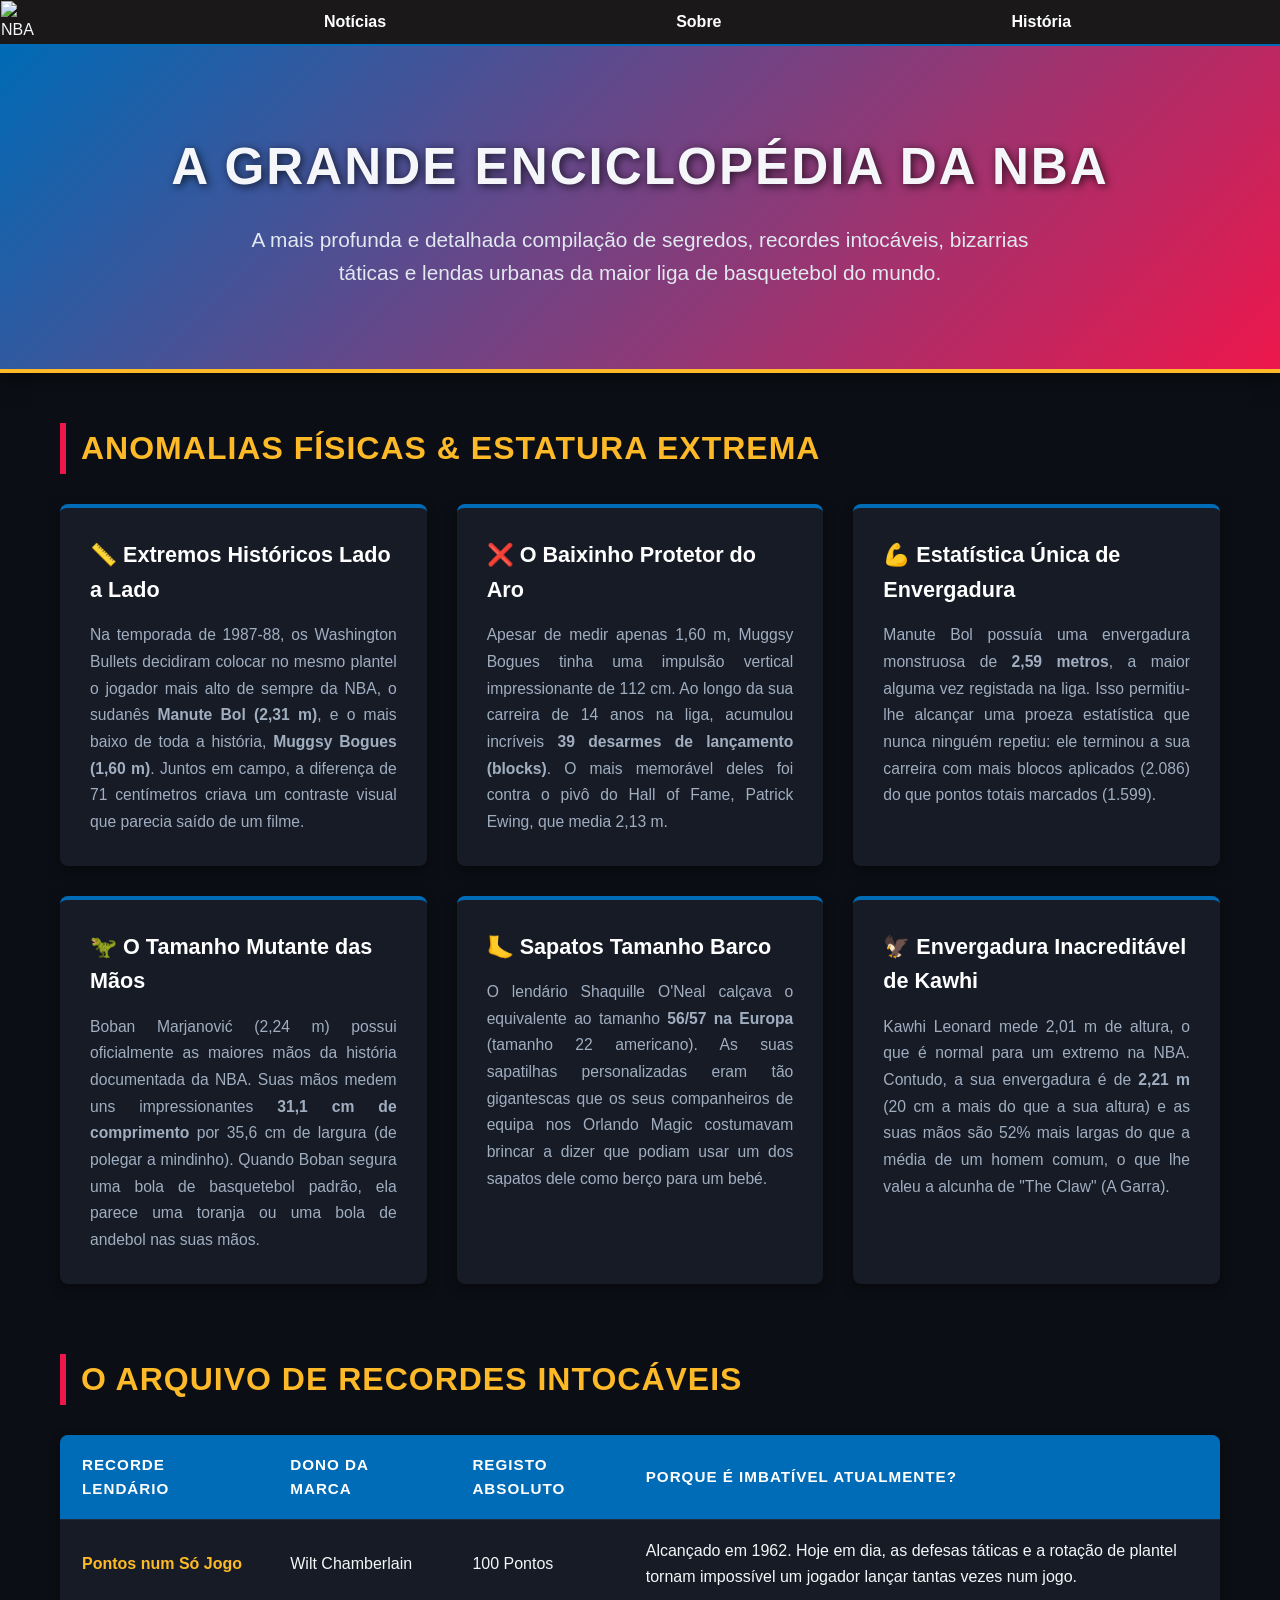
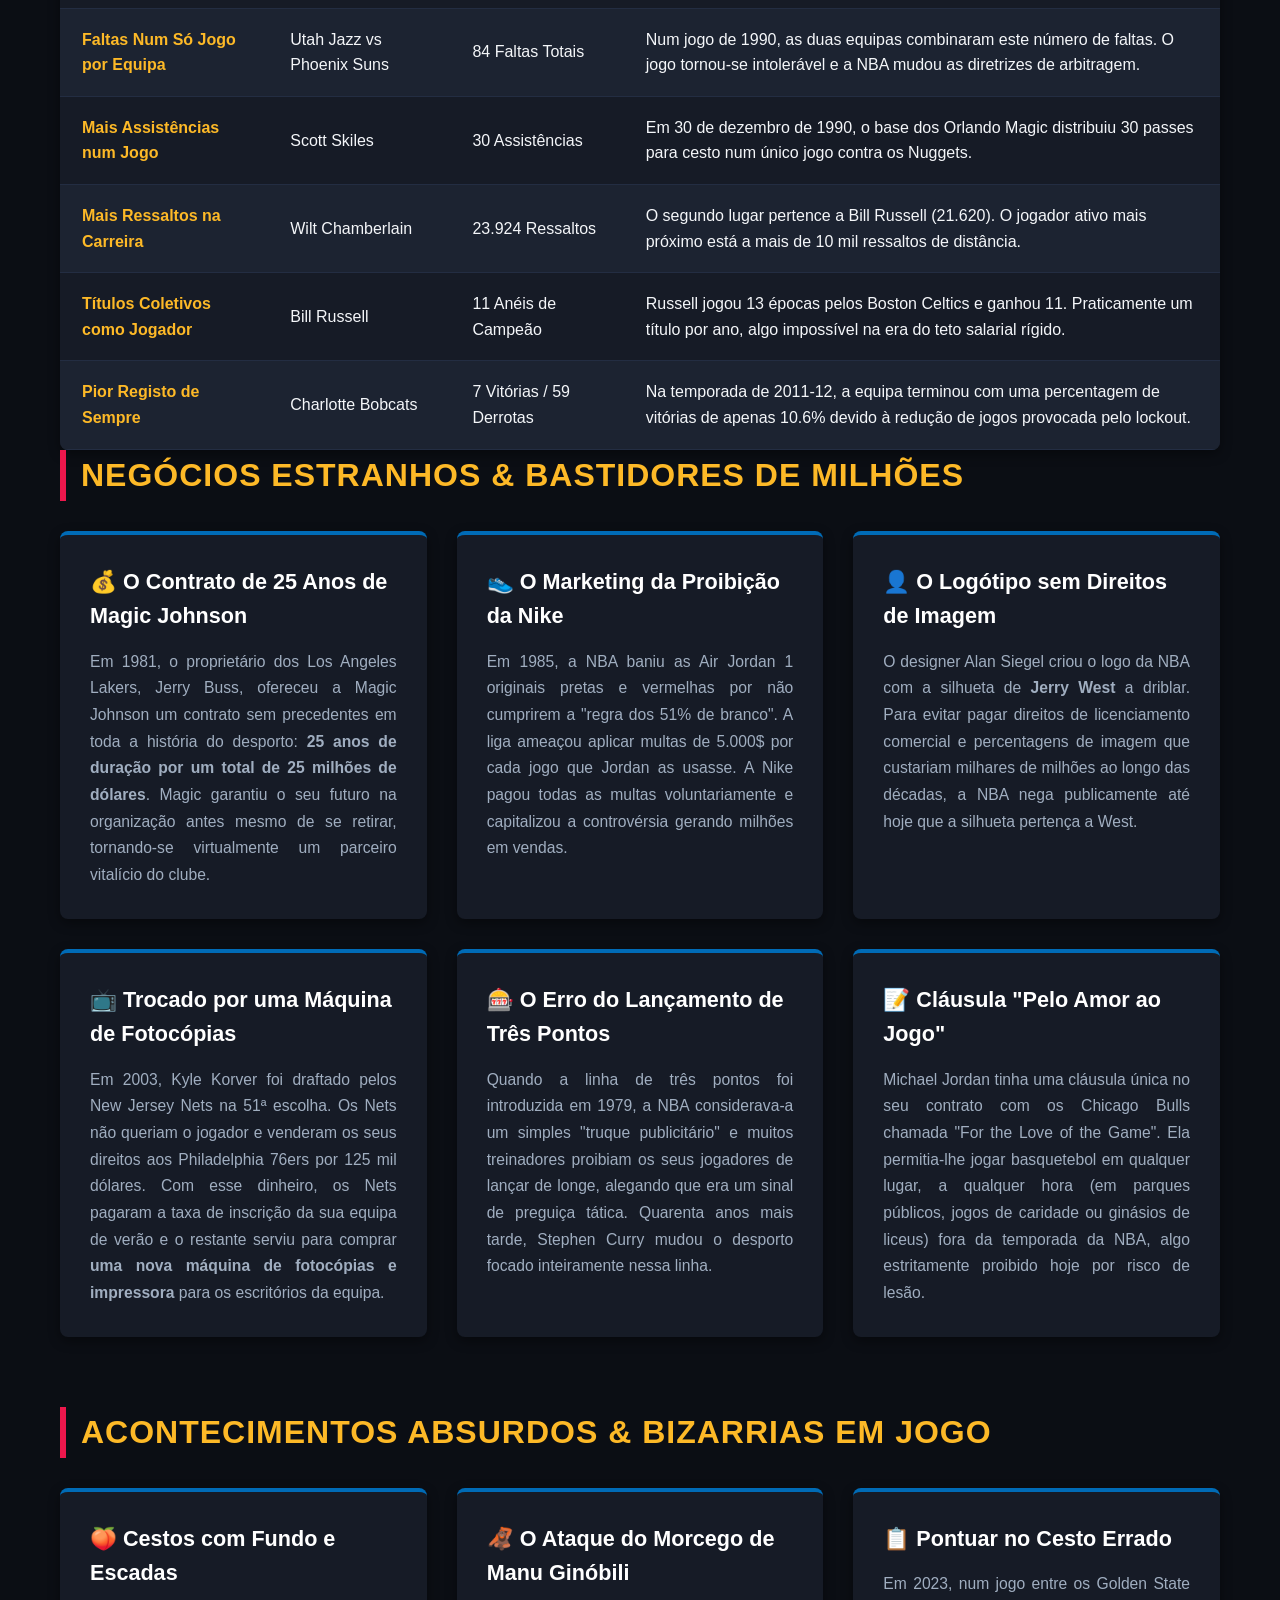
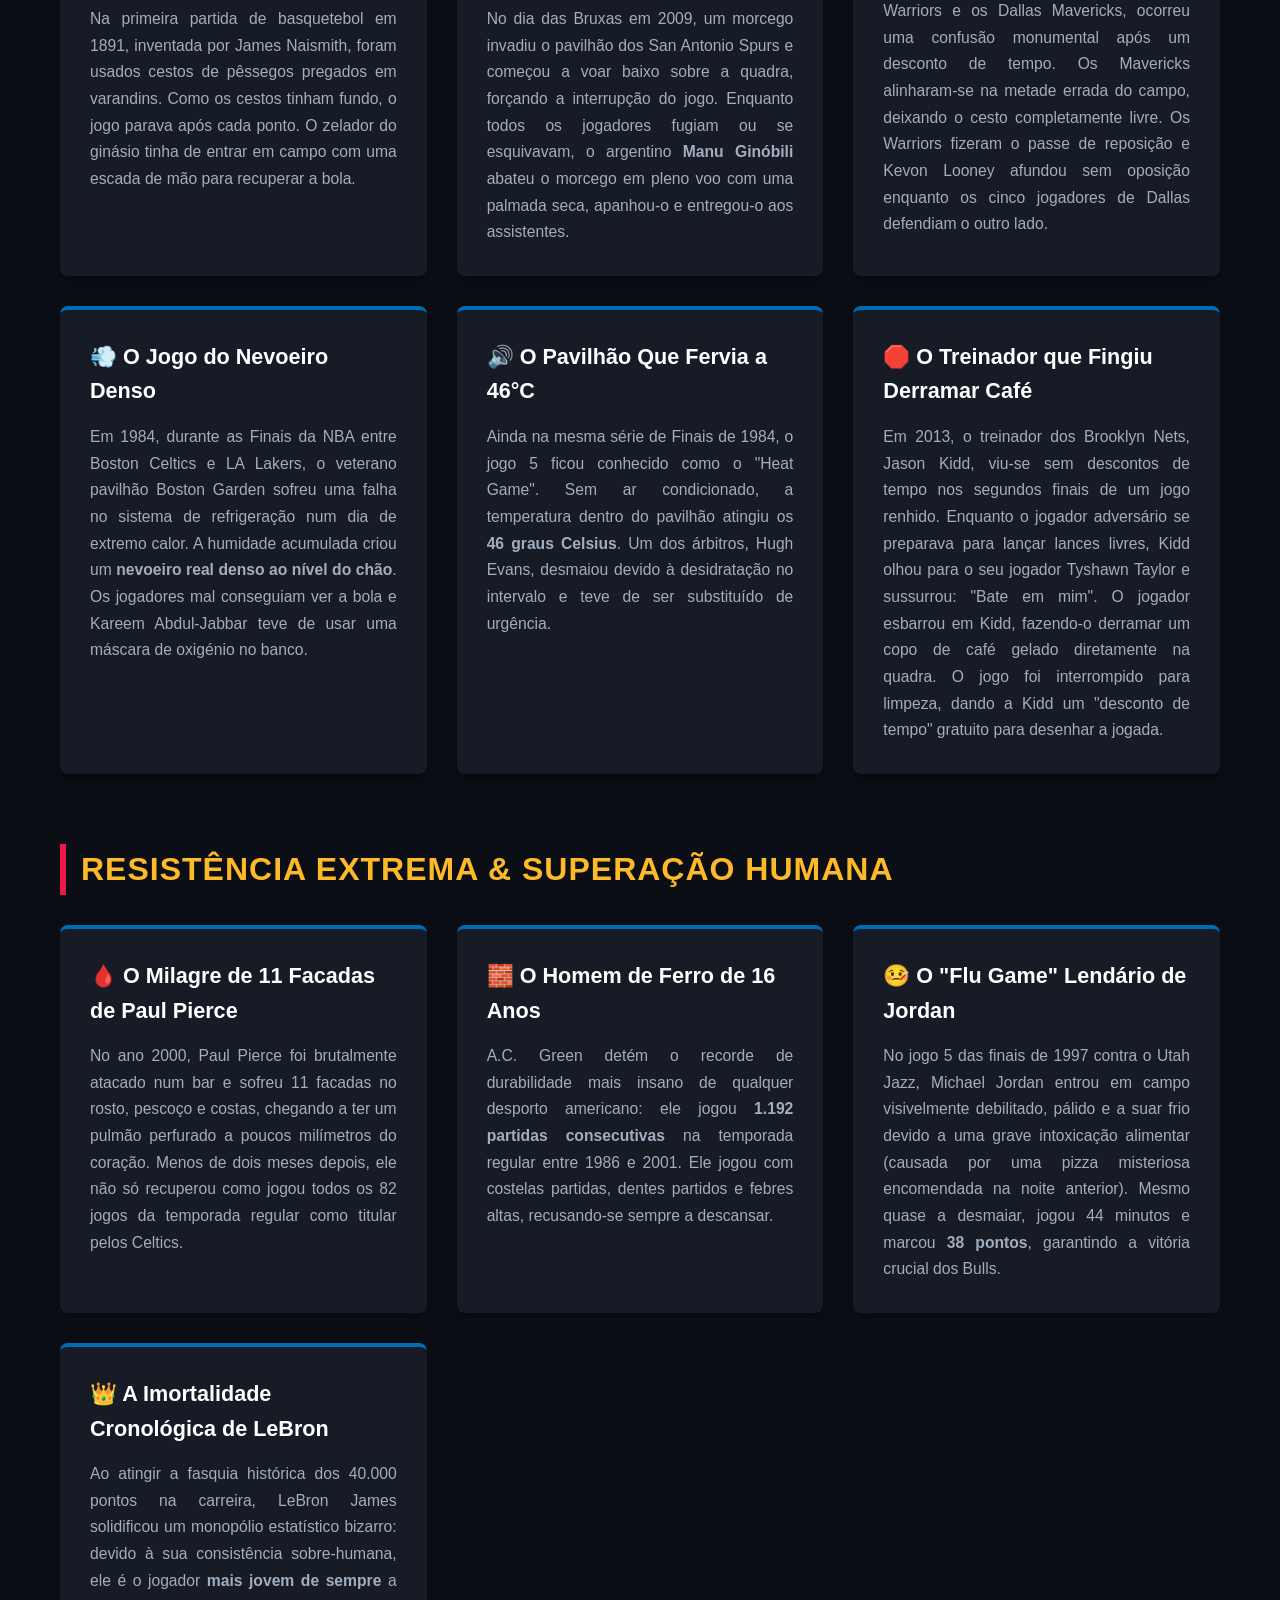
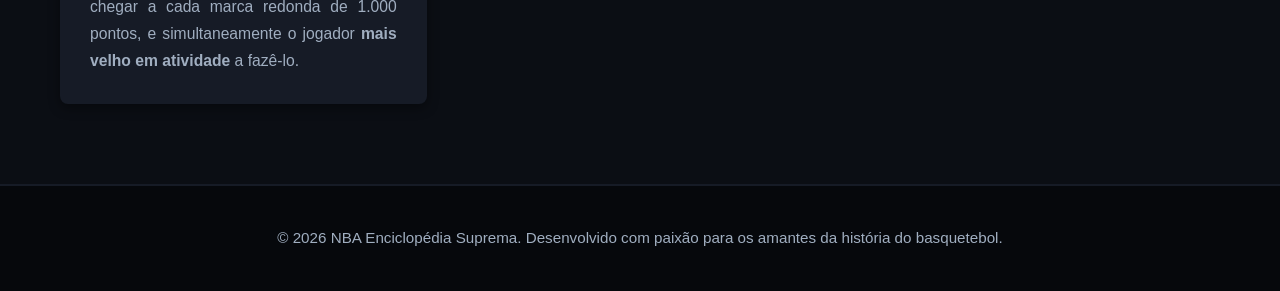
==== Curiosidades.html @ 558baa0f "projeto quase pronto" ====
<!DOCTYPE html>
<html lang="en">
<head>
    <meta charset="UTF-8">
    <meta name="viewport" content="width=device-width, initial-scale=1.0">
    <link rel="stylesheet" href="style5.css">
    <title>Curiosidades Nba</title>
</head>
<body>
</head>
<body>
    
        <nav class="menu">
    
            <img 
                src="https://static.vecteezy.com/system/resources/thumbnails/068/691/804/small/nba-logo-football-club-icon-free-vector.jpg" 
                alt="NBA" 
                width="80"
            >
            <a href="index.html">Notícias</a>
            <a href="Sobre.html">Sobre</a>
            <a href="Historia.html">História</a>
            <a href="Curiosidades.html">Curiosidades</a>
            <a href="Equipes.html">Equipes</a>
    
        </nav>
    
<header>
        <h1>A Grande Enciclopédia da NBA</h1>
        <p>A mais profunda e detalhada compilação de segredos, recordes intocáveis, bizarrias táticas e lendas urbanas da maior liga de basquetebol do mundo.</p>
    </header>

    <div class="container">

        <!-- SECÇÃO 1: FÍSICO E ESTATURA -->
        <section id="fisico">
            <h2 class="section-title">Anomalias Físicas & Estatura Extrema</h2>
            <div class="grid-curiosidades">
                <div class="card">
                    <h3>📏 Extremos Históricos Lado a Lado</h3>
                    <p>Na temporada de 1987-88, os Washington Bullets decidiram colocar no mesmo plantel o jogador mais alto de sempre da NBA, o sudanês <strong>Manute Bol (2,31 m)</strong>, e o mais baixo de toda a história, <strong>Muggsy Bogues (1,60 m)</strong>. Juntos em campo, a diferença de 71 centímetros criava um contraste visual que parecia saído de um filme.</p>
                </div>
                <div class="card">
                    <h3>❌ O Baixinho Protetor do Aro</h3>
                    <p>Apesar de medir apenas 1,60 m, Muggsy Bogues tinha uma impulsão vertical impressionante de 112 cm. Ao longo da sua carreira de 14 anos na liga, acumulou incríveis <strong>39 desarmes de lançamento (blocks)</strong>. O mais memorável deles foi contra o pivô do Hall of Fame, Patrick Ewing, que media 2,13 m.</p>
                </div>
                <div class="card">
                    <h3>💪 Estatística Única de Envergadura</h3>
                    <p>Manute Bol possuía uma envergadura monstruosa de <strong>2,59 metros</strong>, a maior alguma vez registada na liga. Isso permitiu-lhe alcançar uma proeza estatística que nunca ninguém repetiu: ele terminou a sua carreira com mais blocos aplicados (2.086) do que pontos totais marcados (1.599).</p>
                </div>
                <div class="card">
                    <h3>🦖 O Tamanho Mutante das Mãos</h3>
                    <p>Boban Marjanović (2,24 m) possui oficialmente as maiores mãos da história documentada da NBA. Suas mãos medem uns impressionantes <strong>31,1 cm de comprimento</strong> por 35,6 cm de largura (de polegar a mindinho). Quando Boban segura uma bola de basquetebol padrão, ela parece uma toranja ou uma bola de andebol nas suas mãos.</p>
                </div>
                <div class="card">
                    <h3>🦶 Sapatos Tamanho Barco</h3>
                    <p>O lendário Shaquille O'Neal calçava o equivalente ao tamanho <strong>56/57 na Europa</strong> (tamanho 22 americano). As suas sapatilhas personalizadas eram tão gigantescas que os seus companheiros de equipa nos Orlando Magic costumavam brincar a dizer que podiam usar um dos sapatos dele como berço para um bebé.</p>
                </div>
                <div class="card">
                    <h3>🦅 Envergadura Inacreditável de Kawhi</h3>
                    <p>Kawhi Leonard mede 2,01 m de altura, o que é normal para um extremo na NBA. Contudo, a sua envergadura é de <strong>2,21 m</strong> (20 cm a mais do que a sua altura) e as suas mãos são 52% mais largas do que a média de um homem comum, o que lhe valeu a alcunha de "The Claw" (A Garra).</p>
                </div>
            </div>
        </section>

        <!-- SECÇÃO 2: TABELA DE RECORDES INALCANÇÁVEIS -->
        <section id="recordes">
            <h2 class="section-title">O Arquivo de Recordes Intocáveis</h2>
            <div class="table-container">
                <table>
                    <thead>
                        <tr>
                            <th>Recorde Lendário</th>
                            <th>Dono da Marca</th>
                            <th>Registo Absoluto</th>
                            <th>Porque é Imbatível Atualmente?</th>
                        </tr>
                    </thead>
                    <tbody>
                        <tr>
                            <td><span class="highlight">Pontos num Só Jogo</span></td>
                            <td>Wilt Chamberlain</td>
                            <td>100 Pontos</td>
                            <td>Alcançado em 1962. Hoje em dia, as defesas táticas e a rotação de plantel tornam impossível um jogador lançar tantas vezes num jogo.</td>
                        </tr>
                        <tr>
                            <td><span class="highlight">Faltas Num Só Jogo por Equipa</span></td>
                            <td>Utah Jazz vs Phoenix Suns</td>
                            <td>84 Faltas Totais</td>
                            <td>Num jogo de 1990, as duas equipas combinaram este número de faltas. O jogo tornou-se intolerável e a NBA mudou as diretrizes de arbitragem.</td>
                        </tr>
                        <tr>
                            <td><span class="highlight">Mais Assistências num Jogo</span></td>
                            <td>Scott Skiles</td>
                            <td>30 Assistências</td>
                            <td>Em 30 de dezembro de 1990, o base dos Orlando Magic distribuiu 30 passes para cesto num único jogo contra os Nuggets.</td>
                        </tr>
                        <tr>
                            <td><span class="highlight">Mais Ressaltos na Carreira</span></td>
                            <td>Wilt Chamberlain</td>
                            <td>23.924 Ressaltos</td>
                            <td>O segundo lugar pertence a Bill Russell (21.620). O jogador ativo mais próximo está a mais de 10 mil ressaltos de distância.</td>
                        </tr>
                        <tr>
                            <td><span class="highlight">Títulos Coletivos como Jogador</span></td>
                            <td>Bill Russell</td>
                            <td>11 Anéis de Campeão</td>
                            <td>Russell jogou 13 épocas pelos Boston Celtics e ganhou 11. Praticamente um título por ano, algo impossível na era do teto salarial rígido.</td>
                        </tr>
                        <tr>
                            <td><span class="highlight">Pior Registo de Sempre</span></td>
                            <td>Charlotte Bobcats</td>
                            <td>7 Vitórias / 59 Derrotas</td>
                            <td>Na temporada de 2011-12, a equipa terminou com uma percentagem de vitórias de apenas 10.6% devido à redução de jogos provocada pelo lockout.</td>
                        </tr>
                    </tbody>
                </table>
            </div>





            <section id="negocios">
                <h2 class="section-title">Negócios Estranhos & Bastidores de Milhões</h2>
                <div class="grid-curiosidades">
                    <div class="card">
                        <h3>💰 O Contrato de 25 Anos de Magic Johnson</h3>
                        <p>Em 1981, o proprietário dos Los Angeles Lakers, Jerry Buss, ofereceu a Magic Johnson um contrato sem precedentes em toda a história do desporto: <strong>25 anos de duração por um total de 25 milhões de dólares</strong>. Magic garantiu o seu futuro na organização antes mesmo de se retirar, tornando-se virtualmente um parceiro vitalício do clube.</p>
                    </div>
                    <div class="card">
                        <h3>👟 O Marketing da Proibição da Nike</h3>
                        <p>Em 1985, a NBA baniu as Air Jordan 1 originais pretas e vermelhas por não cumprirem a "regra dos 51% de branco". A liga ameaçou aplicar multas de 5.000$ por cada jogo que Jordan as usasse. A Nike pagou todas as multas voluntariamente e capitalizou a controvérsia gerando milhões em vendas.</p>
                    </div>
                    <div class="card">
                        <h3>👤 O Logótipo sem Direitos de Imagem</h3>
                        <p>O designer Alan Siegel criou o logo da NBA com a silhueta de <strong>Jerry West</strong> a driblar. Para evitar pagar direitos de licenciamento comercial e percentagens de imagem que custariam milhares de milhões ao longo das décadas, a NBA nega publicamente até hoje que a silhueta pertença a West.</p>
                    </div>
                    <div class="card">
                        <h3>📺 Trocado por uma Máquina de Fotocópias</h3>
                        <p>Em 2003, Kyle Korver foi draftado pelos New Jersey Nets na 51ª escolha. Os Nets não queriam o jogador e venderam os seus direitos aos Philadelphia 76ers por 125 mil dólares. Com esse dinheiro, os Nets pagaram a taxa de inscrição da sua equipa de verão e o restante serviu para comprar <strong>uma nova máquina de fotocópias e impressora</strong> para os escritórios da equipa.</p>
                    </div>
                    <div class="card">
                        <h3>🎰 O Erro do Lançamento de Três Pontos</h3>
                        <p>Quando a linha de três pontos foi introduzida em 1979, a NBA considerava-a um simples "truque publicitário" e muitos treinadores proibiam os seus jogadores de lançar de longe, alegando que era um sinal de preguiça tática. Quarenta anos mais tarde, Stephen Curry mudou o desporto focado inteiramente nessa linha.</p>
                    </div>
                    <div class="card">
                        <h3>📝 Cláusula "Pelo Amor ao Jogo"</h3>
                        <p>Michael Jordan tinha uma cláusula única no seu contrato com os Chicago Bulls chamada "For the Love of the Game". Ela permitia-lhe jogar basquetebol em qualquer lugar, a qualquer hora (em parques públicos, jogos de caridade ou ginásios de liceus) fora da temporada da NBA, algo estritamente proibido hoje por risco de lesão.</p>
                    </div>
                </div>
            </section>
    
            <!-- SECÇÃO 4: BIZARRIAS EM JOGO -->
            <section id="bizarros">
                <h2 class="section-title">Acontecimentos Absurdos & Bizarrias em Jogo</h2>
                <div class="grid-curiosidades">
                    <div class="card">
                        <h3>🍑 Cestos com Fundo e Escadas</h3>
                        <p>Na primeira partida de basquetebol em 1891, inventada por James Naismith, foram usados cestos de pêssegos pregados em varandins. Como os cestos tinham fundo, o jogo parava após cada ponto. O zelador do ginásio tinha de entrar em campo com uma escada de mão para recuperar a bola.</p>
                    </div>
                    <div class="card">
                        <h3>🦧 O Ataque do Morcego de Manu Ginóbili</h3>
                        <p>No dia das Bruxas em 2009, um morcego invadiu o pavilhão dos San Antonio Spurs e começou a voar baixo sobre a quadra, forçando a interrupção do jogo. Enquanto todos os jogadores fugiam ou se esquivavam, o argentino <strong>Manu Ginóbili</strong> abateu o morcego em pleno voo com uma palmada seca, apanhou-o e entregou-o aos assistentes.</p>
                    </div>
                    <div class="card">
                        <h3>📋 Pontuar no Cesto Errado</h3>
                        <p>Em 2023, num jogo entre os Golden State Warriors e os Dallas Mavericks, ocorreu uma confusão monumental após um desconto de tempo. Os Mavericks alinharam-se na metade errada do campo, deixando o cesto completamente livre. Os Warriors fizeram o passe de reposição e Kevon Looney afundou sem oposição enquanto os cinco jogadores de Dallas defendiam o outro lado.</p>
                    </div>
                    <div class="card">
                        <h3>💨 O Jogo do Nevoeiro Denso</h3>
                        <p>Em 1984, durante as Finais da NBA entre Boston Celtics e LA Lakers, o veterano pavilhão Boston Garden sofreu uma falha no sistema de refrigeração num dia de extremo calor. A humidade acumulada criou um <strong>nevoeiro real denso ao nível do chão</strong>. Os jogadores mal conseguiam ver a bola e Kareem Abdul-Jabbar teve de usar uma máscara de oxigénio no banco.</p>
                    </div>
                    <div class="card">
                        <h3>🔊 O Pavilhão Que Fervia a 46°C</h3>
                        <p>Ainda na mesma série de Finais de 1984, o jogo 5 ficou conhecido como o "Heat Game". Sem ar condicionado, a temperatura dentro do pavilhão atingiu os <strong>46 graus Celsius</strong>. Um dos árbitros, Hugh Evans, desmaiou devido à desidratação no intervalo e teve de ser substituído de urgência.</p>
                    </div>
                    <div class="card">
                        <h3>🛑 O Treinador que Fingiu Derramar Café</h3>
                        <p>Em 2013, o treinador dos Brooklyn Nets, Jason Kidd, viu-se sem descontos de tempo nos segundos finais de um jogo renhido. Enquanto o jogador adversário se preparava para lançar lances livres, Kidd olhou para o seu jogador Tyshawn Taylor e sussurrou: "Bate em mim". O jogador esbarrou em Kidd, fazendo-o derramar um copo de café gelado diretamente na quadra. O jogo foi interrompido para limpeza, dando a Kidd um "desconto de tempo" gratuito para desenhar a jogada.</p>
                    </div>
                </div>
            </section>
    
            <!-- SECÇÃO 5: SUPERAÇÃO HUMANA -->
            <section id="superacao">
                <h2 class="section-title">Resistência Extrema & Superação Humana</h2>
                <div class="grid-curiosidades">
                    <div class="card">
                        <h3>🩸 O Milagre de 11 Facadas de Paul Pierce</h3>
                        <p>No ano 2000, Paul Pierce foi brutalmente atacado num bar e sofreu 11 facadas no rosto, pescoço e costas, chegando a ter um pulmão perfurado a poucos milímetros do coração. Menos de dois meses depois, ele não só recuperou como jogou todos os 82 jogos da temporada regular como titular pelos Celtics.</p>
                    </div>
                    <div class="card">
                        <h3>🧱 O Homem de Ferro de 16 Anos</h3>
                        <p>A.C. Green detém o recorde de durabilidade mais insano de qualquer desporto americano: ele jogou <strong>1.192 partidas consecutivas</strong> na temporada regular entre 1986 e 2001. Ele jogou com costelas partidas, dentes partidos e febres altas, recusando-se sempre a descansar.</p>
                    </div>
                    <div class="card">
                        <h3>🤒 O "Flu Game" Lendário de Jordan</h3>
                        <p>No jogo 5 das finais de 1997 contra o Utah Jazz, Michael Jordan entrou em campo visivelmente debilitado, pálido e a suar frio devido a uma grave intoxicação alimentar (causada por uma pizza misteriosa encomendada na noite anterior). Mesmo quase a desmaiar, jogou 44 minutos e marcou <strong>38 pontos</strong>, garantindo a vitória crucial dos Bulls.</p>
                    </div>
                    <div class="card">
                        <h3>👑 A Imortalidade Cronológica de LeBron</h3>
                        <p>Ao atingir a fasquia histórica dos 40.000 pontos na carreira, LeBron James solidificou um monopólio estatístico bizarro: devido à sua consistência sobre-humana, ele é o jogador <strong>mais jovem de sempre</strong> a chegar a cada marca redonda de 1.000 pontos, e simultaneamente o jogador <strong>mais velho em atividade</strong> a fazê-lo.</p>
                    </div>
                </div>
            </section>
    
        </div> <!-- Fim do Container -->
    
        <footer>
            <p>&copy; 2026 NBA Enciclopédia Suprema. Desenvolvido com paixão para os amantes da história do basquetebol.</p>
        </footer>
  
</body>
</html>
---- style5.css ----
:root {
    --primary-color: #006BB6; /* Azul NBA */
    --secondary-color: #ED174C; /* Vermelho NBA */
    --accent-color: #FDB927; /* Dourado */
    --bg-dark: #0B0E14;
    --card-bg: #161B26;
    --text-light: #F4F6F9;
    --text-muted: #A0AEC0;
}

* {
    margin: 0;
    padding: 0;
    box-sizing: border-box;
    font-family: 'Segoe UI', Tahoma, Geneva, Verdana, sans-serif;
    scroll-behavior: smooth;
}

body {
    background-color: var(--bg-dark);
    color: var(--text-light);
    line-height: 1.6;
}

/* --- BARRA DE NAVEGAÇÃO --- */
nav {
    background-color: #06080C;
    position: sticky;
    top: 0;
    z-index: 100;
    border-bottom: 2px solid var(--primary-color);
    padding: 15px 20px;
}

.nav-container {
    max-width: 1200px;
    margin: 0 auto;
    display: flex;
    justify-content: space-between;
    align-items: center;
    flex-wrap: wrap;
}

.nav-logo {
    font-weight: bold;
    font-size: 1.2rem;
    color: #FFF;
    text-transform: uppercase;
    letter-spacing: 1px;
}

.nav-logo span { color: var(--secondary-color); }

.nav-links {
    display: flex;
    gap: 15px;
    list-style: none;
}

.nav-links a {
    color: var(--text-muted);
    text-decoration: none;
    font-size: 0.9rem;
    transition: color 0.3s;
    font-weight: 500;
}

.nav-links a:hover {
    color: var(--accent-color);
}

/* --- HEADER & HERO --- */
header {
    background: linear-gradient(135deg, var(--primary-color), var(--secondary-color));
    padding: 80px 20px;
    text-align: center;
    border-bottom: 4px solid var(--accent-color);
    box-shadow: 0 4px 20px rgba(0,0,0,0.5);
}

header h1 {
    font-size: 3.2rem;
    text-transform: uppercase;
    letter-spacing: 2px;
    margin-bottom: 15px;
    text-shadow: 2px 2px 8px rgba(0,0,0,0.7);
}

header p {
    font-size: 1.3rem;
    color: #E2E8F0;
    max-width: 800px;
    margin: 0 auto;
}

/* --- LAYOUT PRINCIPAL --- */
.container {
    max-width: 1200px;
    margin: 50px auto;
    padding: 0 20px;
}

.section-title {
    font-size: 2rem;
    color: var(--accent-color);
    margin-bottom: 30px;
    border-left: 6px solid var(--secondary-color);
    padding-left: 15px;
    text-transform: uppercase;
    letter-spacing: 1px;
}

section {
    margin-bottom: 70px;
}

/* --- GRILLA DE CURIOSIDADES --- */
.grid-curiosidades {
    display: grid;
    grid-template-columns: repeat(auto-fit, minmax(340px, 1fr));
    gap: 30px;
}

.card {
    background-color: var(--card-bg);
    border-radius: 8px;
    padding: 30px;
    border-top: 4px solid var(--primary-color);
    transition: transform 0.3s ease, box-shadow 0.3s ease, border-color 0.3s;
    box-shadow: 0 4px 12px rgba(0,0,0,0.4);
}

.card:hover {
    transform: translateY(-8px);
    box-shadow: 0 12px 24px rgba(0, 107, 182, 0.25);
    border-top-color: var(--accent-color);
}

.card h3 {
    font-size: 1.35rem;
    color: #FFF;
    margin-bottom: 15px;
    display: flex;
    align-items: center;
    gap: 12px;
}

.card p {
    color: var(--text-muted);
    font-size: 0.98rem;
    text-align: justify;
    line-height: 1.7;
}

/* --- TABELA DE RECORDES --- */
.table-container {
    overflow-x: auto;
    background-color: var(--card-bg);
    border-radius: 8px;
    box-shadow: 0 4px 12px rgba(0,0,0,0.4);
    margin-top: 20px;
}

table {
    width: 100%;
    border-collapse: collapse;
    text-align: left;
}

th, td {
    padding: 18px 22px;
}

th {
    background-color: var(--primary-color);
    color: white;
    text-transform: uppercase;
    font-size: 0.95rem;
    letter-spacing: 1px;
}

tr {
    border-bottom: 1px solid #232D42;
}

tr:nth-child(even) {
    background-color: #1C2331;
}

tr:hover {
    background-color: #242F42;
}

.highlight {
    color: var(--accent-color);
    font-weight: bold;
}

/* --- FOOTER --- */
footer {
    background-color: #06080C;
    text-align: center;
    padding: 40px 20px;
    margin-top: 80px;
    border-top: 2px solid #161B26;
    color: var(--text-muted);
    font-size: 0.95rem;
}

/* --- RESPONSIVIDADE --- */
@media (max-width: 900px) {
    .nav-links { display: none; }
    header h1 { font-size: 2.3rem; }
    header p { font-size: 1.1rem; }
}


.menu {
    display: flex;
    align-items: center;
    gap: 290px;
    background-color: rgb(26, 24, 24);
    padding: 1px;

}

.menu a {
    color: white;
    text-decoration: none;
    font-size: 16px;
    font-family: Arial, sans-serif;
    font-weight: bolder;
    
   
}

.menu a:hover {
    color: rgb(189, 175, 175);
}
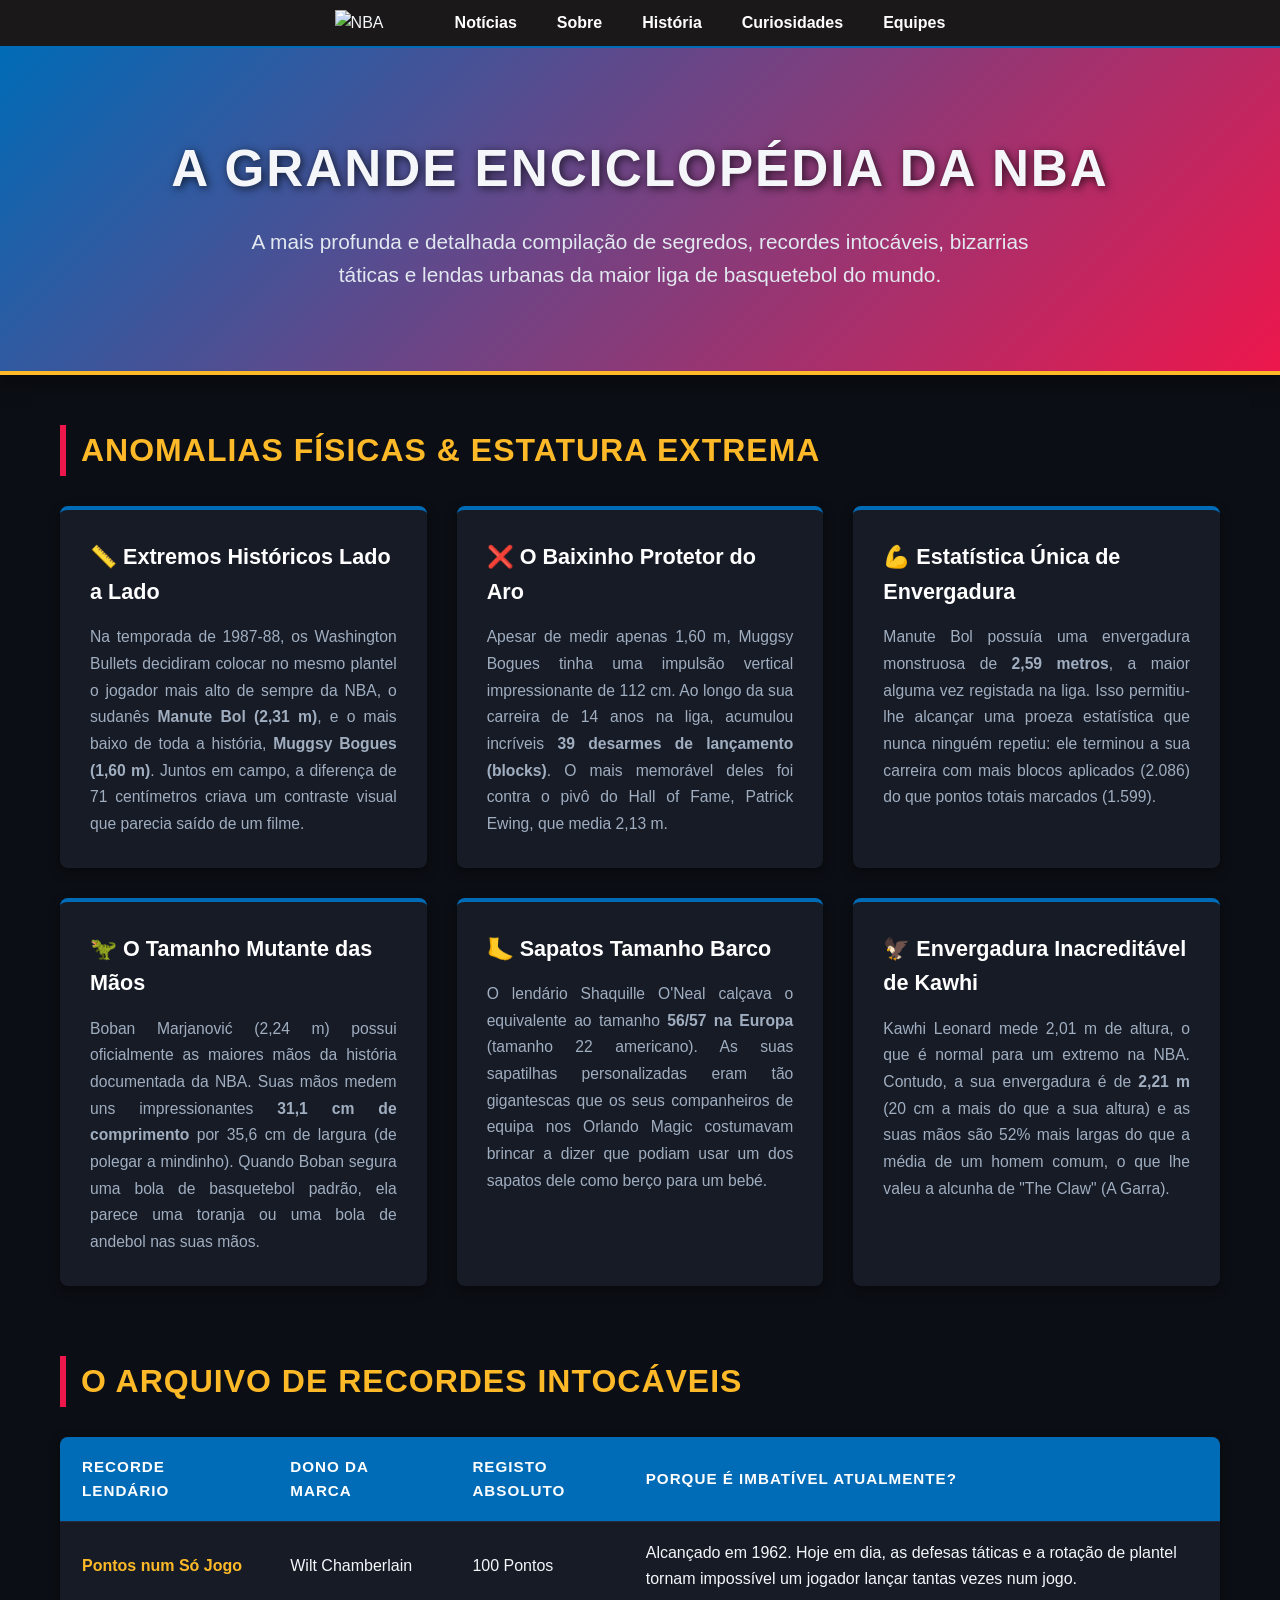
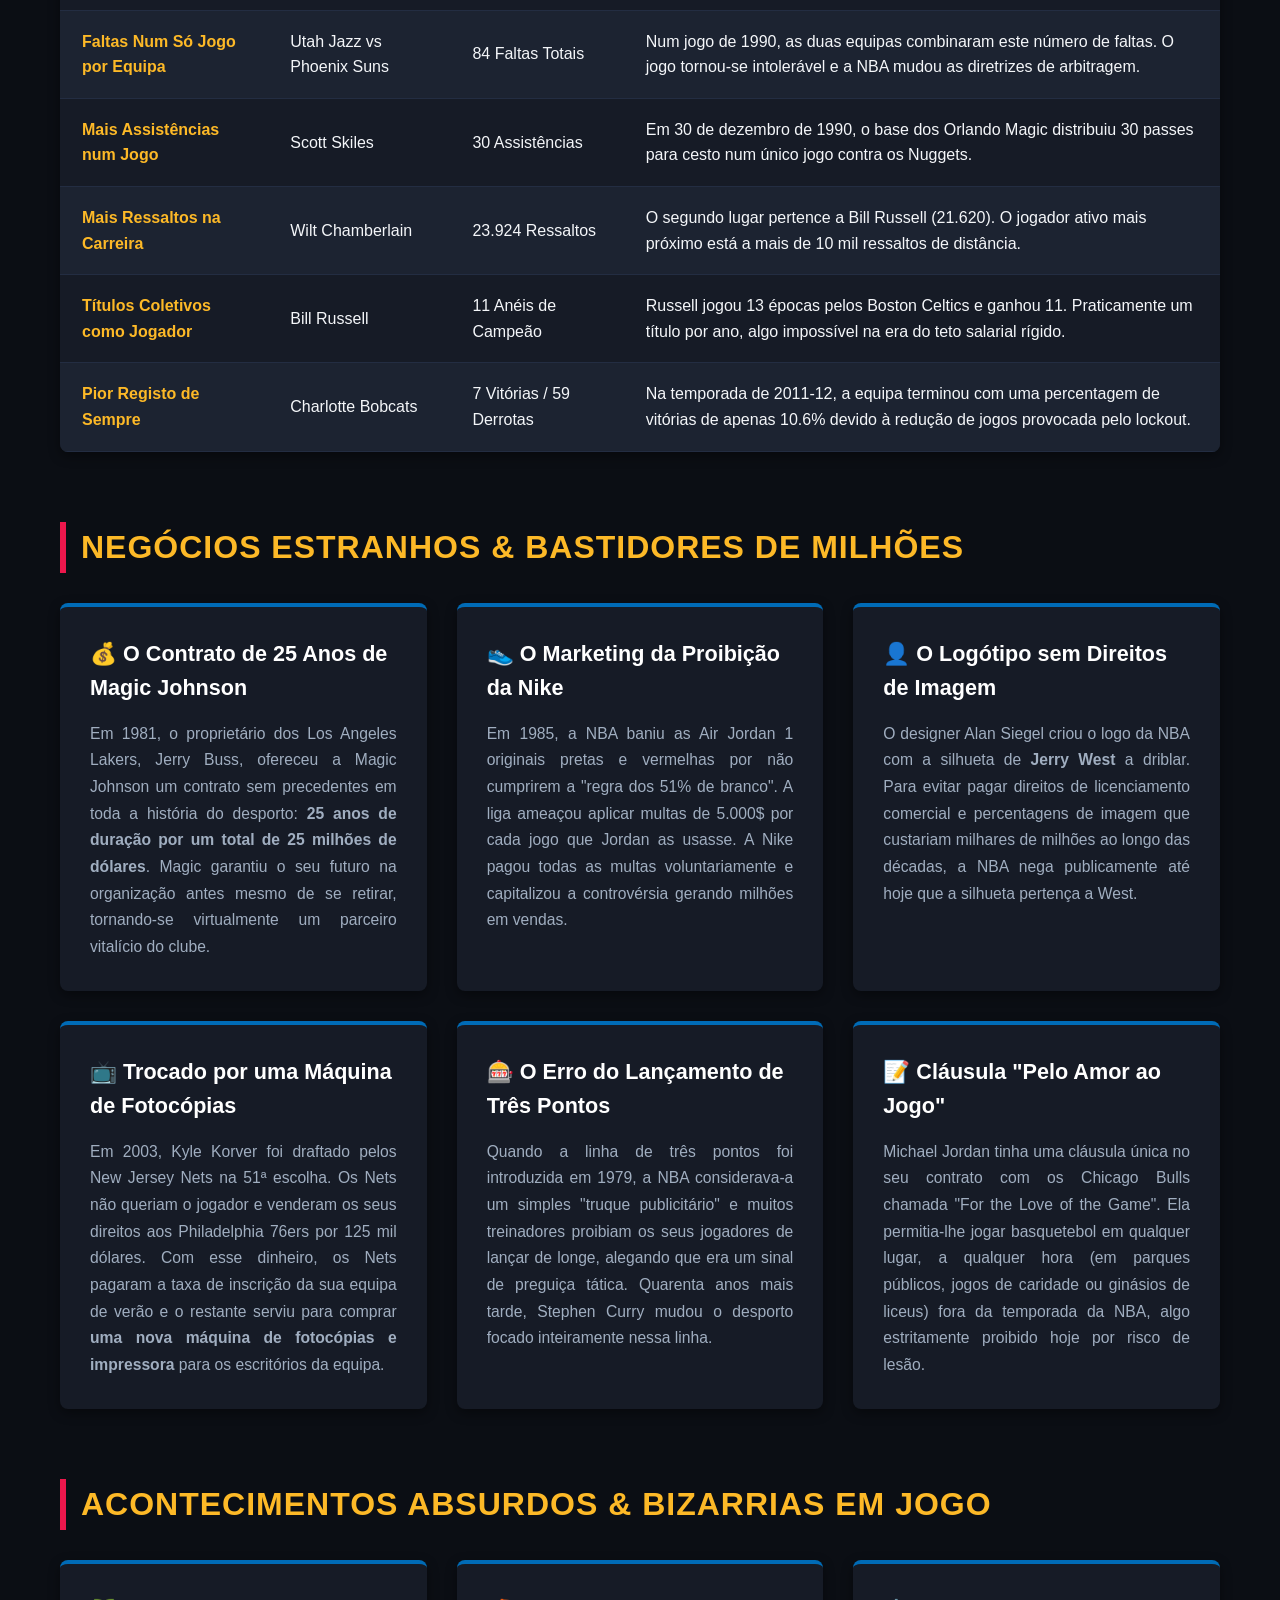
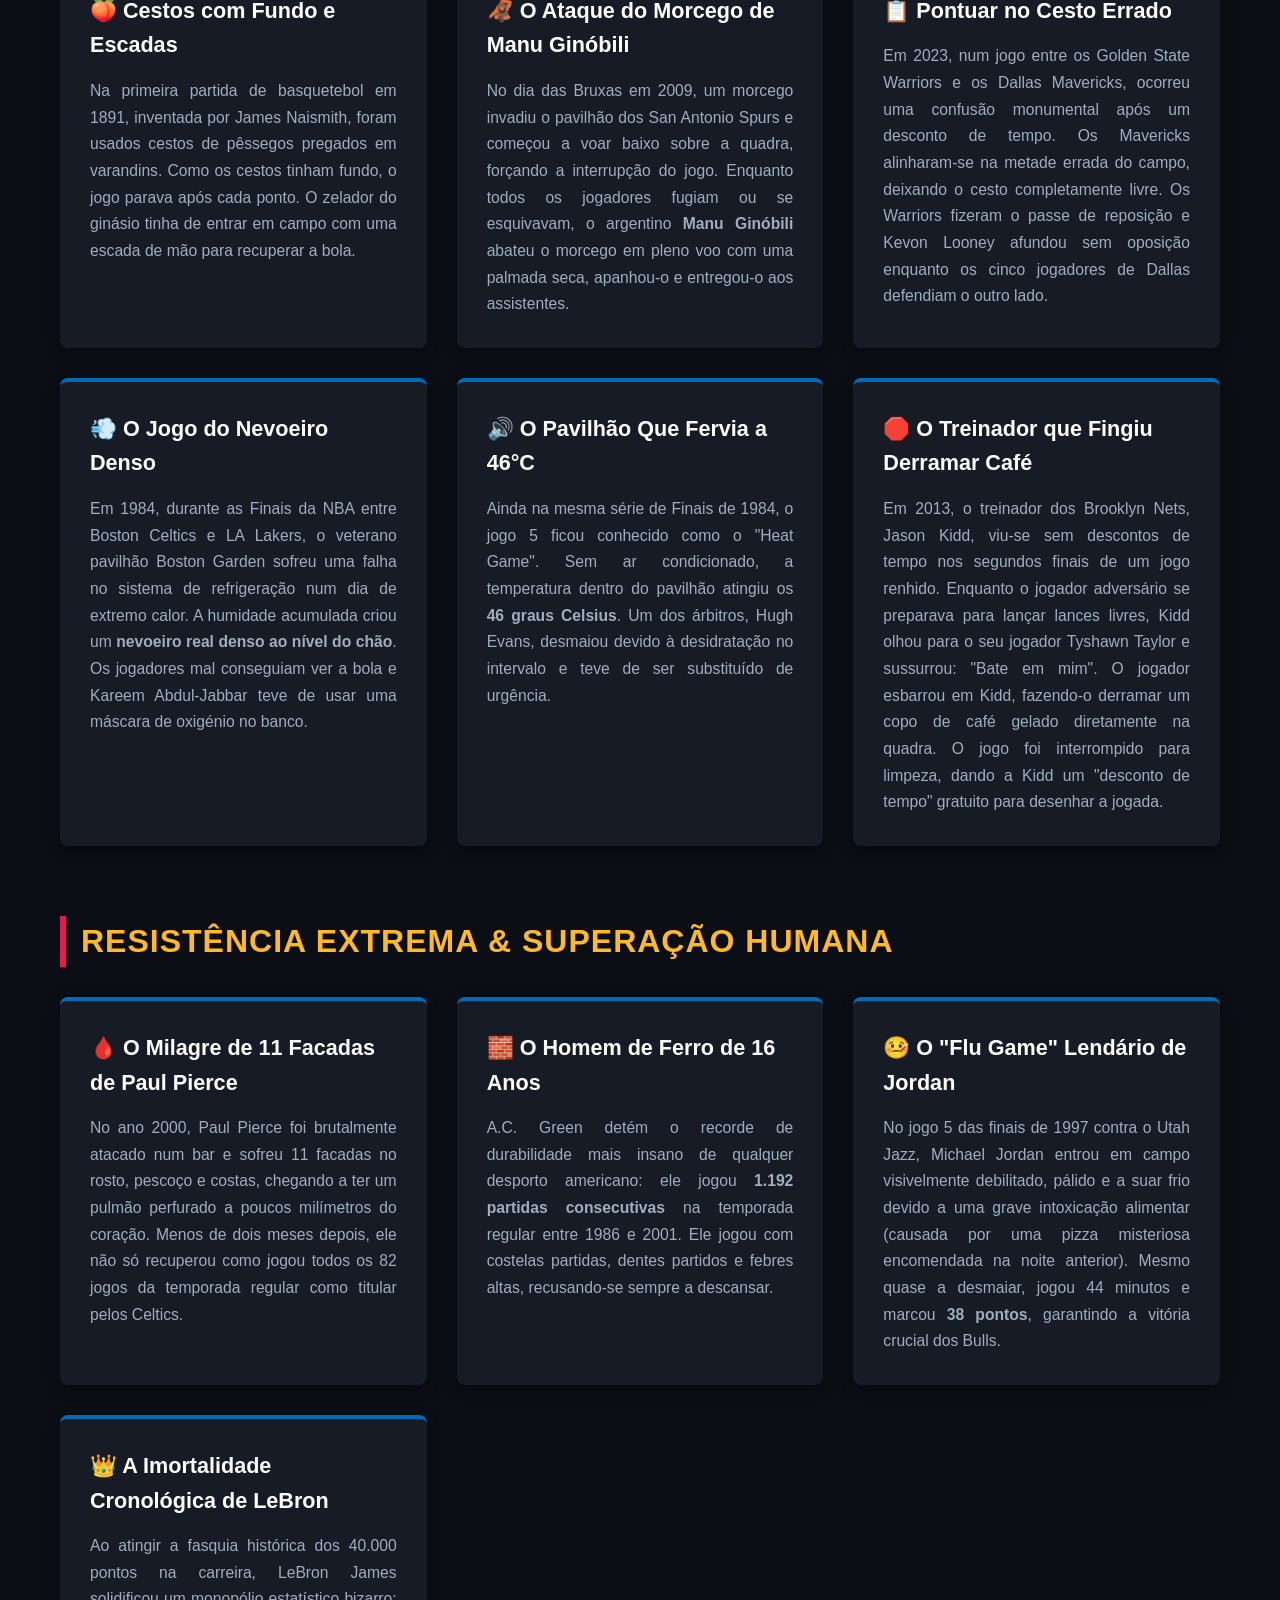
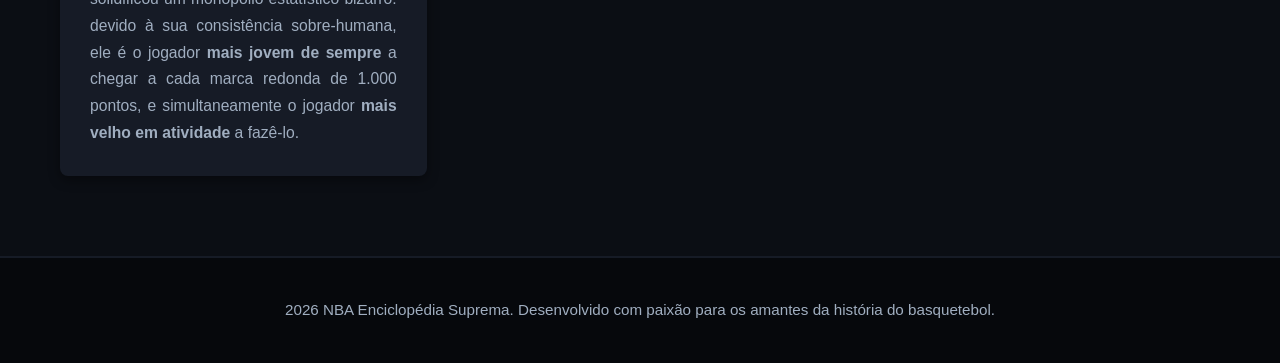
==== commit edceb21c: "projeto ultima att" ====
--- a/Curiosidades.html
+++ b/Curiosidades.html
@@ -1,74 +1,184 @@
+
 <!DOCTYPE html>
+<!-- Informa ao navegador que o documento utiliza HTML5. -->
+
 <html lang="en">
+<!-- Define o idioma configurado para a página. -->
+
 <head>
+    <!-- Configurações gerais do documento. -->
+
     <meta charset="UTF-8">
+    <!-- Permite a utilização de acentos e caracteres especiais. -->
+
     <meta name="viewport" content="width=device-width, initial-scale=1.0">
+    <!-- Ajusta a página para diferentes tamanhos de tela. -->
+
     <link rel="stylesheet" href="style5.css">
+    <!-- Conecta o HTML ao CSS da página de curiosidades. -->
+
     <title>Curiosidades Nba</title>
+    <!-- Título exibido na aba do navegador. -->
 </head>
+
 <body>
-</head>
-<body>
-    
-        <nav class="menu">
-    
-            <img 
-                src="https://static.vecteezy.com/system/resources/thumbnails/068/691/804/small/nba-logo-football-club-icon-free-vector.jpg" 
-                alt="NBA" 
-                width="80"
-            >
-            <a href="index.html">Notícias</a>
-            <a href="Sobre.html">Sobre</a>
-            <a href="Historia.html">História</a>
-            <a href="Curiosidades.html">Curiosidades</a>
-            <a href="Equipes.html">Equipes</a>
-    
-        </nav>
-    
-<header>
+    <!-- Início do conteúdo visível do site. -->
+
+
+    <!-- ================================================== -->
+    <!-- 1. MENU DE NAVEGAÇÃO                               -->
+    <!-- ================================================== -->
+
+    <nav class="menu">
+        <!-- Menu que permite acessar as outras páginas do site. -->
+
+        <img
+            src="https://static.vecteezy.com/system/resources/thumbnails/068/691/804/small/nba-logo-football-club-icon-free-vector.jpg"
+            alt="NBA"
+            width="80"
+        >
+        <!-- Logotipo da NBA com largura de 80 pixels. -->
+
+        <a href="index.html">Notícias</a>
+        <a href="Sobre.html">Sobre</a>
+        <a href="Historia.html">História</a>
+        <a href="Curiosidades.html">Curiosidades</a>
+        <a href="Equipes.html">Equipes</a>
+
+        <!-- Cada tag a cria um link para outra página. -->
+    </nav>
+
+
+    <!-- ================================================== -->
+    <!-- 2. CABEÇALHO DA PÁGINA                             -->
+    <!-- ================================================== -->
+
+    <header>
+        <!-- Apresenta o título principal e a descrição do site. -->
+
         <h1>A Grande Enciclopédia da NBA</h1>
-        <p>A mais profunda e detalhada compilação de segredos, recordes intocáveis, bizarrias táticas e lendas urbanas da maior liga de basquetebol do mundo.</p>
+
+        <p>
+            A mais profunda e detalhada compilação de segredos, recordes intocáveis, bizarrias táticas e lendas urbanas da maior liga de basquetebol do mundo.
+        </p>
     </header>
 
+
+    <!-- ================================================== -->
+    <!-- 3. CONTAINER PRINCIPAL                             -->
+    <!-- ================================================== -->
+
     <div class="container">
-
-        <!-- SECÇÃO 1: FÍSICO E ESTATURA -->
+        <!-- Agrupa todas as seções de curiosidades da página. -->
+
+
+        <!-- ================================================== -->
+        <!-- 4. SEÇÃO 1: FÍSICO E ESTATURA                     -->
+        <!-- ================================================== -->
+
         <section id="fisico">
-            <h2 class="section-title">Anomalias Físicas & Estatura Extrema</h2>
+            <!-- section separa um assunto específico do site.
+                 O id identifica esta seção. -->
+
+            <h2 class="section-title">
+                Anomalias Físicas & Estatura Extrema
+            </h2>
+
             <div class="grid-curiosidades">
+                <!-- Agrupa os cards em uma grade organizada pelo CSS. -->
+
+
+                <!-- CARD 1: JOGADORES MAIS ALTO E MAIS BAIXO -->
+
                 <div class="card">
                     <h3>📏 Extremos Históricos Lado a Lado</h3>
-                    <p>Na temporada de 1987-88, os Washington Bullets decidiram colocar no mesmo plantel o jogador mais alto de sempre da NBA, o sudanês <strong>Manute Bol (2,31 m)</strong>, e o mais baixo de toda a história, <strong>Muggsy Bogues (1,60 m)</strong>. Juntos em campo, a diferença de 71 centímetros criava um contraste visual que parecia saído de um filme.</p>
-                </div>
+
+                    <p>
+                        Na temporada de 1987-88, os Washington Bullets decidiram colocar no mesmo plantel o jogador mais alto de sempre da NBA, o sudanês <strong>Manute Bol (2,31 m)</strong>, e o mais baixo de toda a história, <strong>Muggsy Bogues (1,60 m)</strong>. Juntos em campo, a diferença de 71 centímetros criava um contraste visual que parecia saído de um filme.
+                    </p>
+                </div>
+
+
+                <!-- CARD 2: MUGGSY BOGUES -->
+
                 <div class="card">
                     <h3>❌ O Baixinho Protetor do Aro</h3>
-                    <p>Apesar de medir apenas 1,60 m, Muggsy Bogues tinha uma impulsão vertical impressionante de 112 cm. Ao longo da sua carreira de 14 anos na liga, acumulou incríveis <strong>39 desarmes de lançamento (blocks)</strong>. O mais memorável deles foi contra o pivô do Hall of Fame, Patrick Ewing, que media 2,13 m.</p>
-                </div>
+
+                    <p>
+                        Apesar de medir apenas 1,60 m, Muggsy Bogues tinha uma impulsão vertical impressionante de 112 cm. Ao longo da sua carreira de 14 anos na liga, acumulou incríveis <strong>39 desarmes de lançamento (blocks)</strong>. O mais memorável deles foi contra o pivô do Hall of Fame, Patrick Ewing, que media 2,13 m.
+                    </p>
+                </div>
+
+
+                <!-- CARD 3: ENVERGADURA DE MANUTE BOL -->
+
                 <div class="card">
                     <h3>💪 Estatística Única de Envergadura</h3>
-                    <p>Manute Bol possuía uma envergadura monstruosa de <strong>2,59 metros</strong>, a maior alguma vez registada na liga. Isso permitiu-lhe alcançar uma proeza estatística que nunca ninguém repetiu: ele terminou a sua carreira com mais blocos aplicados (2.086) do que pontos totais marcados (1.599).</p>
-                </div>
+
+                    <p>
+                        Manute Bol possuía uma envergadura monstruosa de <strong>2,59 metros</strong>, a maior alguma vez registada na liga. Isso permitiu-lhe alcançar uma proeza estatística que nunca ninguém repetiu: ele terminou a sua carreira com mais blocos aplicados (2.086) do que pontos totais marcados (1.599).
+                    </p>
+                </div>
+
+
+                <!-- CARD 4: TAMANHO DAS MÃOS -->
+
                 <div class="card">
                     <h3>🦖 O Tamanho Mutante das Mãos</h3>
-                    <p>Boban Marjanović (2,24 m) possui oficialmente as maiores mãos da história documentada da NBA. Suas mãos medem uns impressionantes <strong>31,1 cm de comprimento</strong> por 35,6 cm de largura (de polegar a mindinho). Quando Boban segura uma bola de basquetebol padrão, ela parece uma toranja ou uma bola de andebol nas suas mãos.</p>
-                </div>
+
+                    <p>
+                        Boban Marjanović (2,24 m) possui oficialmente as maiores mãos da história documentada da NBA. Suas mãos medem uns impressionantes <strong>31,1 cm de comprimento</strong> por 35,6 cm de largura (de polegar a mindinho). Quando Boban segura uma bola de basquetebol padrão, ela parece uma toranja ou uma bola de andebol nas suas mãos.
+                    </p>
+                </div>
+
+
+                <!-- CARD 5: SAPATOS DE SHAQUILLE O'NEAL -->
+
                 <div class="card">
                     <h3>🦶 Sapatos Tamanho Barco</h3>
-                    <p>O lendário Shaquille O'Neal calçava o equivalente ao tamanho <strong>56/57 na Europa</strong> (tamanho 22 americano). As suas sapatilhas personalizadas eram tão gigantescas que os seus companheiros de equipa nos Orlando Magic costumavam brincar a dizer que podiam usar um dos sapatos dele como berço para um bebé.</p>
-                </div>
+
+                    <p>
+                        O lendário Shaquille O'Neal calçava o equivalente ao tamanho <strong>56/57 na Europa</strong> (tamanho 22 americano). As suas sapatilhas personalizadas eram tão gigantescas que os seus companheiros de equipa nos Orlando Magic costumavam brincar a dizer que podiam usar um dos sapatos dele como berço para um bebé.
+                    </p>
+                </div>
+
+
+                <!-- CARD 6: KAWHI LEONARD -->
+
                 <div class="card">
                     <h3>🦅 Envergadura Inacreditável de Kawhi</h3>
-                    <p>Kawhi Leonard mede 2,01 m de altura, o que é normal para um extremo na NBA. Contudo, a sua envergadura é de <strong>2,21 m</strong> (20 cm a mais do que a sua altura) e as suas mãos são 52% mais largas do que a média de um homem comum, o que lhe valeu a alcunha de "The Claw" (A Garra).</p>
-                </div>
+
+                    <p>
+                        Kawhi Leonard mede 2,01 m de altura, o que é normal para um extremo na NBA. Contudo, a sua envergadura é de <strong>2,21 m</strong> (20 cm a mais do que a sua altura) e as suas mãos são 52% mais largas do que a média de um homem comum, o que lhe valeu a alcunha de "The Claw" (A Garra).
+                    </p>
+                </div>
+
             </div>
+            <!-- Fecha a grade de curiosidades físicas. -->
+
         </section>
-
-        <!-- SECÇÃO 2: TABELA DE RECORDES INALCANÇÁVEIS -->
+        <!-- Fecha a primeira seção. -->
+
+
+        <!-- ================================================== -->
+        <!-- 5. SEÇÃO 2: TABELA DE RECORDES                    -->
+        <!-- ================================================== -->
+
         <section id="recordes">
-            <h2 class="section-title">O Arquivo de Recordes Intocáveis</h2>
+
+            <h2 class="section-title">
+                O Arquivo de Recordes Intocáveis
+            </h2>
+
             <div class="table-container">
+                <!-- Container responsável pela organização da tabela. -->
+
                 <table>
+                    <!-- Cria uma tabela com recordes históricos da NBA. -->
+
                     <thead>
+                        <!-- Cabeçalho com os nomes das colunas. -->
+
                         <tr>
                             <th>Recorde Lendário</th>
                             <th>Dono da Marca</th>
@@ -76,140 +186,333 @@
                             <th>Porque é Imbatível Atualmente?</th>
                         </tr>
                     </thead>
+
                     <tbody>
+                        <!-- tbody contém os dados dos recordes. -->
+
+
+                        <!-- RECORDE DE PONTOS EM UMA PARTIDA -->
+
                         <tr>
                             <td><span class="highlight">Pontos num Só Jogo</span></td>
                             <td>Wilt Chamberlain</td>
                             <td>100 Pontos</td>
                             <td>Alcançado em 1962. Hoje em dia, as defesas táticas e a rotação de plantel tornam impossível um jogador lançar tantas vezes num jogo.</td>
                         </tr>
+
+
+                        <!-- RECORDE DE FALTAS -->
+
                         <tr>
                             <td><span class="highlight">Faltas Num Só Jogo por Equipa</span></td>
                             <td>Utah Jazz vs Phoenix Suns</td>
                             <td>84 Faltas Totais</td>
                             <td>Num jogo de 1990, as duas equipas combinaram este número de faltas. O jogo tornou-se intolerável e a NBA mudou as diretrizes de arbitragem.</td>
                         </tr>
+
+
+                        <!-- RECORDE DE ASSISTÊNCIAS -->
+
                         <tr>
                             <td><span class="highlight">Mais Assistências num Jogo</span></td>
                             <td>Scott Skiles</td>
                             <td>30 Assistências</td>
                             <td>Em 30 de dezembro de 1990, o base dos Orlando Magic distribuiu 30 passes para cesto num único jogo contra os Nuggets.</td>
                         </tr>
+
+
+                        <!-- RECORDE DE RESSALTOS -->
+
                         <tr>
                             <td><span class="highlight">Mais Ressaltos na Carreira</span></td>
                             <td>Wilt Chamberlain</td>
                             <td>23.924 Ressaltos</td>
                             <td>O segundo lugar pertence a Bill Russell (21.620). O jogador ativo mais próximo está a mais de 10 mil ressaltos de distância.</td>
                         </tr>
+
+
+                        <!-- RECORDE DE TÍTULOS -->
+
                         <tr>
                             <td><span class="highlight">Títulos Coletivos como Jogador</span></td>
                             <td>Bill Russell</td>
                             <td>11 Anéis de Campeão</td>
                             <td>Russell jogou 13 épocas pelos Boston Celtics e ganhou 11. Praticamente um título por ano, algo impossível na era do teto salarial rígido.</td>
                         </tr>
+
+
+                        <!-- PIOR CAMPANHA -->
+
                         <tr>
                             <td><span class="highlight">Pior Registo de Sempre</span></td>
                             <td>Charlotte Bobcats</td>
                             <td>7 Vitórias / 59 Derrotas</td>
                             <td>Na temporada de 2011-12, a equipa terminou com uma percentagem de vitórias de apenas 10.6% devido à redução de jogos provocada pelo lockout.</td>
                         </tr>
+
                     </tbody>
                 </table>
+                <!-- Fecha a tabela de recordes. -->
+
             </div>
-
-
-
-
-
-            <section id="negocios">
-                <h2 class="section-title">Negócios Estranhos & Bastidores de Milhões</h2>
-                <div class="grid-curiosidades">
-                    <div class="card">
-                        <h3>💰 O Contrato de 25 Anos de Magic Johnson</h3>
-                        <p>Em 1981, o proprietário dos Los Angeles Lakers, Jerry Buss, ofereceu a Magic Johnson um contrato sem precedentes em toda a história do desporto: <strong>25 anos de duração por um total de 25 milhões de dólares</strong>. Magic garantiu o seu futuro na organização antes mesmo de se retirar, tornando-se virtualmente um parceiro vitalício do clube.</p>
-                    </div>
-                    <div class="card">
-                        <h3>👟 O Marketing da Proibição da Nike</h3>
-                        <p>Em 1985, a NBA baniu as Air Jordan 1 originais pretas e vermelhas por não cumprirem a "regra dos 51% de branco". A liga ameaçou aplicar multas de 5.000$ por cada jogo que Jordan as usasse. A Nike pagou todas as multas voluntariamente e capitalizou a controvérsia gerando milhões em vendas.</p>
-                    </div>
-                    <div class="card">
-                        <h3>👤 O Logótipo sem Direitos de Imagem</h3>
-                        <p>O designer Alan Siegel criou o logo da NBA com a silhueta de <strong>Jerry West</strong> a driblar. Para evitar pagar direitos de licenciamento comercial e percentagens de imagem que custariam milhares de milhões ao longo das décadas, a NBA nega publicamente até hoje que a silhueta pertença a West.</p>
-                    </div>
-                    <div class="card">
-                        <h3>📺 Trocado por uma Máquina de Fotocópias</h3>
-                        <p>Em 2003, Kyle Korver foi draftado pelos New Jersey Nets na 51ª escolha. Os Nets não queriam o jogador e venderam os seus direitos aos Philadelphia 76ers por 125 mil dólares. Com esse dinheiro, os Nets pagaram a taxa de inscrição da sua equipa de verão e o restante serviu para comprar <strong>uma nova máquina de fotocópias e impressora</strong> para os escritórios da equipa.</p>
-                    </div>
-                    <div class="card">
-                        <h3>🎰 O Erro do Lançamento de Três Pontos</h3>
-                        <p>Quando a linha de três pontos foi introduzida em 1979, a NBA considerava-a um simples "truque publicitário" e muitos treinadores proibiam os seus jogadores de lançar de longe, alegando que era um sinal de preguiça tática. Quarenta anos mais tarde, Stephen Curry mudou o desporto focado inteiramente nessa linha.</p>
-                    </div>
-                    <div class="card">
-                        <h3>📝 Cláusula "Pelo Amor ao Jogo"</h3>
-                        <p>Michael Jordan tinha uma cláusula única no seu contrato com os Chicago Bulls chamada "For the Love of the Game". Ela permitia-lhe jogar basquetebol em qualquer lugar, a qualquer hora (em parques públicos, jogos de caridade ou ginásios de liceus) fora da temporada da NBA, algo estritamente proibido hoje por risco de lesão.</p>
-                    </div>
-                </div>
-            </section>
-    
-            <!-- SECÇÃO 4: BIZARRIAS EM JOGO -->
-            <section id="bizarros">
-                <h2 class="section-title">Acontecimentos Absurdos & Bizarrias em Jogo</h2>
-                <div class="grid-curiosidades">
-                    <div class="card">
-                        <h3>🍑 Cestos com Fundo e Escadas</h3>
-                        <p>Na primeira partida de basquetebol em 1891, inventada por James Naismith, foram usados cestos de pêssegos pregados em varandins. Como os cestos tinham fundo, o jogo parava após cada ponto. O zelador do ginásio tinha de entrar em campo com uma escada de mão para recuperar a bola.</p>
-                    </div>
-                    <div class="card">
-                        <h3>🦧 O Ataque do Morcego de Manu Ginóbili</h3>
-                        <p>No dia das Bruxas em 2009, um morcego invadiu o pavilhão dos San Antonio Spurs e começou a voar baixo sobre a quadra, forçando a interrupção do jogo. Enquanto todos os jogadores fugiam ou se esquivavam, o argentino <strong>Manu Ginóbili</strong> abateu o morcego em pleno voo com uma palmada seca, apanhou-o e entregou-o aos assistentes.</p>
-                    </div>
-                    <div class="card">
-                        <h3>📋 Pontuar no Cesto Errado</h3>
-                        <p>Em 2023, num jogo entre os Golden State Warriors e os Dallas Mavericks, ocorreu uma confusão monumental após um desconto de tempo. Os Mavericks alinharam-se na metade errada do campo, deixando o cesto completamente livre. Os Warriors fizeram o passe de reposição e Kevon Looney afundou sem oposição enquanto os cinco jogadores de Dallas defendiam o outro lado.</p>
-                    </div>
-                    <div class="card">
-                        <h3>💨 O Jogo do Nevoeiro Denso</h3>
-                        <p>Em 1984, durante as Finais da NBA entre Boston Celtics e LA Lakers, o veterano pavilhão Boston Garden sofreu uma falha no sistema de refrigeração num dia de extremo calor. A humidade acumulada criou um <strong>nevoeiro real denso ao nível do chão</strong>. Os jogadores mal conseguiam ver a bola e Kareem Abdul-Jabbar teve de usar uma máscara de oxigénio no banco.</p>
-                    </div>
-                    <div class="card">
-                        <h3>🔊 O Pavilhão Que Fervia a 46°C</h3>
-                        <p>Ainda na mesma série de Finais de 1984, o jogo 5 ficou conhecido como o "Heat Game". Sem ar condicionado, a temperatura dentro do pavilhão atingiu os <strong>46 graus Celsius</strong>. Um dos árbitros, Hugh Evans, desmaiou devido à desidratação no intervalo e teve de ser substituído de urgência.</p>
-                    </div>
-                    <div class="card">
-                        <h3>🛑 O Treinador que Fingiu Derramar Café</h3>
-                        <p>Em 2013, o treinador dos Brooklyn Nets, Jason Kidd, viu-se sem descontos de tempo nos segundos finais de um jogo renhido. Enquanto o jogador adversário se preparava para lançar lances livres, Kidd olhou para o seu jogador Tyshawn Taylor e sussurrou: "Bate em mim". O jogador esbarrou em Kidd, fazendo-o derramar um copo de café gelado diretamente na quadra. O jogo foi interrompido para limpeza, dando a Kidd um "desconto de tempo" gratuito para desenhar a jogada.</p>
-                    </div>
-                </div>
-            </section>
-    
-            <!-- SECÇÃO 5: SUPERAÇÃO HUMANA -->
-            <section id="superacao">
-                <h2 class="section-title">Resistência Extrema & Superação Humana</h2>
-                <div class="grid-curiosidades">
-                    <div class="card">
-                        <h3>🩸 O Milagre de 11 Facadas de Paul Pierce</h3>
-                        <p>No ano 2000, Paul Pierce foi brutalmente atacado num bar e sofreu 11 facadas no rosto, pescoço e costas, chegando a ter um pulmão perfurado a poucos milímetros do coração. Menos de dois meses depois, ele não só recuperou como jogou todos os 82 jogos da temporada regular como titular pelos Celtics.</p>
-                    </div>
-                    <div class="card">
-                        <h3>🧱 O Homem de Ferro de 16 Anos</h3>
-                        <p>A.C. Green detém o recorde de durabilidade mais insano de qualquer desporto americano: ele jogou <strong>1.192 partidas consecutivas</strong> na temporada regular entre 1986 e 2001. Ele jogou com costelas partidas, dentes partidos e febres altas, recusando-se sempre a descansar.</p>
-                    </div>
-                    <div class="card">
-                        <h3>🤒 O "Flu Game" Lendário de Jordan</h3>
-                        <p>No jogo 5 das finais de 1997 contra o Utah Jazz, Michael Jordan entrou em campo visivelmente debilitado, pálido e a suar frio devido a uma grave intoxicação alimentar (causada por uma pizza misteriosa encomendada na noite anterior). Mesmo quase a desmaiar, jogou 44 minutos e marcou <strong>38 pontos</strong>, garantindo a vitória crucial dos Bulls.</p>
-                    </div>
-                    <div class="card">
-                        <h3>👑 A Imortalidade Cronológica de LeBron</h3>
-                        <p>Ao atingir a fasquia histórica dos 40.000 pontos na carreira, LeBron James solidificou um monopólio estatístico bizarro: devido à sua consistência sobre-humana, ele é o jogador <strong>mais jovem de sempre</strong> a chegar a cada marca redonda de 1.000 pontos, e simultaneamente o jogador <strong>mais velho em atividade</strong> a fazê-lo.</p>
-                    </div>
-                </div>
-            </section>
-    
-        </div> <!-- Fim do Container -->
-    
-        <footer>
-            <p>&copy; 2026 NBA Enciclopédia Suprema. Desenvolvido com paixão para os amantes da história do basquetebol.</p>
-        </footer>
-  
+            <!-- Fecha table-container. -->
+
+        </section>
+        <!-- Fecha corretamente a seção de recordes. -->
+
+
+        <!-- ================================================== -->
+        <!-- 6. SEÇÃO 3: NEGÓCIOS E BASTIDORES                 -->
+        <!-- ================================================== -->
+
+        <section id="negocios">
+
+            <h2 class="section-title">
+                Negócios Estranhos & Bastidores de Milhões
+            </h2>
+
+            <div class="grid-curiosidades">
+
+
+                <!-- CARD 1: CONTRATO DE MAGIC JOHNSON -->
+
+                <div class="card">
+                    <h3>💰 O Contrato de 25 Anos de Magic Johnson</h3>
+
+                    <p>
+                        Em 1981, o proprietário dos Los Angeles Lakers, Jerry Buss, ofereceu a Magic Johnson um contrato sem precedentes em toda a história do desporto: <strong>25 anos de duração por um total de 25 milhões de dólares</strong>. Magic garantiu o seu futuro na organização antes mesmo de se retirar, tornando-se virtualmente um parceiro vitalício do clube.
+                    </p>
+                </div>
+
+
+                <!-- CARD 2: MARKETING DA NIKE -->
+
+                <div class="card">
+                    <h3>👟 O Marketing da Proibição da Nike</h3>
+
+                    <p>
+                        Em 1985, a NBA baniu as Air Jordan 1 originais pretas e vermelhas por não cumprirem a "regra dos 51% de branco". A liga ameaçou aplicar multas de 5.000$ por cada jogo que Jordan as usasse. A Nike pagou todas as multas voluntariamente e capitalizou a controvérsia gerando milhões em vendas.
+                    </p>
+                </div>
+
+
+                <!-- CARD 3: LOGOTIPO DA NBA -->
+
+                <div class="card">
+                    <h3>👤 O Logótipo sem Direitos de Imagem</h3>
+
+                    <p>
+                        O designer Alan Siegel criou o logo da NBA com a silhueta de <strong>Jerry West</strong> a driblar. Para evitar pagar direitos de licenciamento comercial e percentagens de imagem que custariam milhares de milhões ao longo das décadas, a NBA nega publicamente até hoje que a silhueta pertença a West.
+                    </p>
+                </div>
+
+
+                <!-- CARD 4: TROCA DE KYLE KORVER -->
+
+                <div class="card">
+                    <h3>📺 Trocado por uma Máquina de Fotocópias</h3>
+
+                    <p>
+                        Em 2003, Kyle Korver foi draftado pelos New Jersey Nets na 51ª escolha. Os Nets não queriam o jogador e venderam os seus direitos aos Philadelphia 76ers por 125 mil dólares. Com esse dinheiro, os Nets pagaram a taxa de inscrição da sua equipa de verão e o restante serviu para comprar <strong>uma nova máquina de fotocópias e impressora</strong> para os escritórios da equipa.
+                    </p>
+                </div>
+
+
+                <!-- CARD 5: LINHA DE TRÊS PONTOS -->
+
+                <div class="card">
+                    <h3>🎰 O Erro do Lançamento de Três Pontos</h3>
+
+                    <p>
+                        Quando a linha de três pontos foi introduzida em 1979, a NBA considerava-a um simples "truque publicitário" e muitos treinadores proibiam os seus jogadores de lançar de longe, alegando que era um sinal de preguiça tática. Quarenta anos mais tarde, Stephen Curry mudou o desporto focado inteiramente nessa linha.
+                    </p>
+                </div>
+
+
+                <!-- CARD 6: CLÁUSULA DE MICHAEL JORDAN -->
+
+                <div class="card">
+                    <h3>📝 Cláusula "Pelo Amor ao Jogo"</h3>
+
+                    <p>
+                        Michael Jordan tinha uma cláusula única no seu contrato com os Chicago Bulls chamada "For the Love of the Game". Ela permitia-lhe jogar basquetebol em qualquer lugar, a qualquer hora (em parques públicos, jogos de caridade ou ginásios de liceus) fora da temporada da NBA, algo estritamente proibido hoje por risco de lesão.
+                    </p>
+                </div>
+
+            </div>
+            <!-- Fecha a grade de negócios. -->
+
+        </section>
+        <!-- Fecha a terceira seção. -->
+
+
+        <!-- ================================================== -->
+        <!-- 7. SEÇÃO 4: ACONTECIMENTOS BIZARROS                -->
+        <!-- ================================================== -->
+
+        <section id="bizarros">
+
+            <h2 class="section-title">
+                Acontecimentos Absurdos & Bizarrias em Jogo
+            </h2>
+
+            <div class="grid-curiosidades">
+
+
+                <!-- CARD 1: PRIMEIROS CESTOS DE BASQUETE -->
+
+                <div class="card">
+                    <h3>🍑 Cestos com Fundo e Escadas</h3>
+
+                    <p>
+                        Na primeira partida de basquetebol em 1891, inventada por James Naismith, foram usados cestos de pêssegos pregados em varandins. Como os cestos tinham fundo, o jogo parava após cada ponto. O zelador do ginásio tinha de entrar em campo com uma escada de mão para recuperar a bola.
+                    </p>
+                </div>
+
+
+                <!-- CARD 2: MORCEGO DE MANU GINÓBILI -->
+
+                <div class="card">
+                    <h3>🦧 O Ataque do Morcego de Manu Ginóbili</h3>
+
+                    <p>
+                        No dia das Bruxas em 2009, um morcego invadiu o pavilhão dos San Antonio Spurs e começou a voar baixo sobre a quadra, forçando a interrupção do jogo. Enquanto todos os jogadores fugiam ou se esquivavam, o argentino <strong>Manu Ginóbili</strong> abateu o morcego em pleno voo com uma palmada seca, apanhou-o e entregou-o aos assistentes.
+                    </p>
+                </div>
+
+
+                <!-- CARD 3: CONFUSÃO EM QUADRA -->
+
+                <div class="card">
+                    <h3>📋 Pontuar no Cesto Errado</h3>
+
+                    <p>
+                        Em 2023, num jogo entre os Golden State Warriors e os Dallas Mavericks, ocorreu uma confusão monumental após um desconto de tempo. Os Mavericks alinharam-se na metade errada do campo, deixando o cesto completamente livre. Os Warriors fizeram o passe de reposição e Kevon Looney afundou sem oposição enquanto os cinco jogadores de Dallas defendiam o outro lado.
+                    </p>
+                </div>
+
+
+                <!-- CARD 4: NEVOEIRO DURANTE UMA PARTIDA -->
+
+                <div class="card">
+                    <h3>💨 O Jogo do Nevoeiro Denso</h3>
+
+                    <p>
+                        Em 1984, durante as Finais da NBA entre Boston Celtics e LA Lakers, o veterano pavilhão Boston Garden sofreu uma falha no sistema de refrigeração num dia de extremo calor. A humidade acumulada criou um <strong>nevoeiro real denso ao nível do chão</strong>. Os jogadores mal conseguiam ver a bola e Kareem Abdul-Jabbar teve de usar uma máscara de oxigénio no banco.
+                    </p>
+                </div>
+
+
+                <!-- CARD 5: CALOR NO BOSTON GARDEN -->
+
+                <div class="card">
+                    <h3>🔊 O Pavilhão Que Fervia a 46°C</h3>
+
+                    <p>
+                        Ainda na mesma série de Finais de 1984, o jogo 5 ficou conhecido como o "Heat Game". Sem ar condicionado, a temperatura dentro do pavilhão atingiu os <strong>46 graus Celsius</strong>. Um dos árbitros, Hugh Evans, desmaiou devido à desidratação no intervalo e teve de ser substituído de urgência.
+                    </p>
+                </div>
+
+
+                <!-- CARD 6: TÉCNICA DE JASON KIDD -->
+
+                <div class="card">
+                    <h3>🛑 O Treinador que Fingiu Derramar Café</h3>
+
+                    <p>
+                        Em 2013, o treinador dos Brooklyn Nets, Jason Kidd, viu-se sem descontos de tempo nos segundos finais de um jogo renhido. Enquanto o jogador adversário se preparava para lançar lances livres, Kidd olhou para o seu jogador Tyshawn Taylor e sussurrou: "Bate em mim". O jogador esbarrou em Kidd, fazendo-o derramar um copo de café gelado diretamente na quadra. O jogo foi interrompido para limpeza, dando a Kidd um "desconto de tempo" gratuito para desenhar a jogada.
+                    </p>
+                </div>
+
+            </div>
+            <!-- Fecha a grade de acontecimentos bizarros. -->
+
+        </section>
+        <!-- Fecha a quarta seção. -->
+
+
+        <!-- ================================================== -->
+        <!-- 8. SEÇÃO 5: SUPERAÇÃO HUMANA                      -->
+        <!-- ================================================== -->
+
+        <section id="superacao">
+
+            <h2 class="section-title">
+                Resistência Extrema & Superação Humana
+            </h2>
+
+            <div class="grid-curiosidades">
+
+
+                <!-- CARD 1: SUPERAÇÃO DE PAUL PIERCE -->
+
+                <div class="card">
+                    <h3>🩸 O Milagre de 11 Facadas de Paul Pierce</h3>
+
+                    <p>
+                        No ano 2000, Paul Pierce foi brutalmente atacado num bar e sofreu 11 facadas no rosto, pescoço e costas, chegando a ter um pulmão perfurado a poucos milímetros do coração. Menos de dois meses depois, ele não só recuperou como jogou todos os 82 jogos da temporada regular como titular pelos Celtics.
+                    </p>
+                </div>
+
+
+                <!-- CARD 2: SEQUÊNCIA DE A.C. GREEN -->
+
+                <div class="card">
+                    <h3>🧱 O Homem de Ferro de 16 Anos</h3>
+
+                    <p>
+                        A.C. Green detém o recorde de durabilidade mais insano de qualquer desporto americano: ele jogou <strong>1.192 partidas consecutivas</strong> na temporada regular entre 1986 e 2001. Ele jogou com costelas partidas, dentes partidos e febres altas, recusando-se sempre a descansar.
+                    </p>
+                </div>
+
+
+                <!-- CARD 3: FLU GAME DE MICHAEL JORDAN -->
+
+                <div class="card">
+                    <h3>🤒 O "Flu Game" Lendário de Jordan</h3>
+
+                    <p>
+                        No jogo 5 das finais de 1997 contra o Utah Jazz, Michael Jordan entrou em campo visivelmente debilitado, pálido e a suar frio devido a uma grave intoxicação alimentar (causada por uma pizza misteriosa encomendada na noite anterior). Mesmo quase a desmaiar, jogou 44 minutos e marcou <strong>38 pontos</strong>, garantindo a vitória crucial dos Bulls.
+                    </p>
+                </div>
+
+
+                <!-- CARD 4: MARCAS HISTÓRICAS DE LEBRON -->
+
+                <div class="card">
+                    <h3>👑 A Imortalidade Cronológica de LeBron</h3>
+
+                    <p>
+                        Ao atingir a fasquia histórica dos 40.000 pontos na carreira, LeBron James solidificou um monopólio estatístico bizarro: devido à sua consistência sobre-humana, ele é o jogador <strong>mais jovem de sempre</strong> a chegar a cada marca redonda de 1.000 pontos, e simultaneamente o jogador <strong>mais velho em atividade</strong> a fazê-lo.
+                    </p>
+                </div>
+
+            </div>
+            <!-- Fecha a grade de superação humana. -->
+
+        </section>
+        <!-- Fecha a quinta seção. -->
+
+
+    </div>
+    <!-- Fecha o container principal da página. -->
+
+
+    <!-- ================================================== -->
+    <!-- 9. RODAPÉ DO SITE                                  -->
+    <!-- ================================================== -->
+
+    <footer>
+        <!-- Apresenta a mensagem final da página. -->
+
+        <p>
+            2026 NBA Enciclopédia Suprema. Desenvolvido com paixão para os amantes da história do basquetebol.
+        </p>
+    </footer>
+
+
 </body>
-</html>+<!-- Finaliza o conteúdo visível. -->
+
+</html>
+<!-- Finaliza o documento HTML. -->
--- a/style5.css
+++ b/style5.css
@@ -1,3 +1,7 @@
+/* =========================================================
+   1. CORES DO SITE
+   Variáveis que permitem reutilizar as mesmas cores em várias partes.
+   ========================================================= */
 :root {
     --primary-color: #006BB6; /* Azul NBA */
     --secondary-color: #ED174C; /* Vermelho NBA */
@@ -8,6 +12,10 @@
     --text-muted: #A0AEC0;
 }
 
+/* =========================================================
+   2. CONFIGURAÇÕES GERAIS
+   Remove margens padrão, ajusta o cálculo de tamanhos e define a fonte.
+   ========================================================= */
 * {
     margin: 0;
     padding: 0;
@@ -16,15 +24,19 @@
     scroll-behavior: smooth;
 }
 
+/* Define o fundo escuro, a cor do texto e o espaçamento entre linhas. */
 body {
     background-color: var(--bg-dark);
     color: var(--text-light);
     line-height: 1.6;
 }
 
-/* --- BARRA DE NAVEGAÇÃO --- */
+/* =========================================================
+   3. MENU DE NAVEGAÇÃO
+   O menu aparece no topo e permanece visível durante a rolagem.
+   ========================================================= */
 nav {
-    background-color: #06080C;
+    background-color: rgb(26, 24, 24);
     position: sticky;
     top: 0;
     z-index: 100;
@@ -32,6 +44,29 @@
     padding: 15px 20px;
 }
 
+/* Alinha o logotipo e os links do menu na mesma linha. */
+.menu {
+    display: flex;
+    align-items: center;
+    justify-content: center;
+    gap: 40px;
+    padding: 10px 20px;
+}
+
+/* Aparência dos links do menu principal. */
+.menu a {
+    color: white;
+    text-decoration: none;
+    font-size: 16px;
+    font-weight: bolder;
+}
+
+/* Altera a cor do link quando o mouse passa sobre ele. */
+.menu a:hover {
+    color: rgb(189, 175, 175);
+}
+
+/* Classes adicionais de navegação mantidas do CSS original. */
 .nav-container {
     max-width: 1200px;
     margin: 0 auto;
@@ -69,7 +104,10 @@
     color: var(--accent-color);
 }
 
-/* --- HEADER & HERO --- */
+/* =========================================================
+   4. CABEÇALHO PRINCIPAL
+   Cria a faixa colorida com o título da enciclopédia da NBA.
+   ========================================================= */
 header {
     background: linear-gradient(135deg, var(--primary-color), var(--secondary-color));
     padding: 80px 20px;
@@ -78,6 +116,7 @@
     box-shadow: 0 4px 20px rgba(0,0,0,0.5);
 }
 
+/* Destaca o título principal em letras maiúsculas. */
 header h1 {
     font-size: 3.2rem;
     text-transform: uppercase;
@@ -86,6 +125,7 @@
     text-shadow: 2px 2px 8px rgba(0,0,0,0.7);
 }
 
+/* Formata a descrição abaixo do título. */
 header p {
     font-size: 1.3rem;
     color: #E2E8F0;
@@ -93,13 +133,21 @@
     margin: 0 auto;
 }
 
-/* --- LAYOUT PRINCIPAL --- */
+/* =========================================================
+   5. CONTEÚDO E SEÇÕES
+   Centraliza as informações e separa os diferentes assuntos.
+   ========================================================= */
 .container {
     max-width: 1200px;
     margin: 50px auto;
     padding: 0 20px;
 }
 
+section {
+    margin-bottom: 70px;
+}
+
+/* Títulos das seções: curiosidades físicas, recordes e outros temas. */
 .section-title {
     font-size: 2rem;
     color: var(--accent-color);
@@ -110,17 +158,17 @@
     letter-spacing: 1px;
 }
 
-section {
-    margin-bottom: 70px;
-}
-
-/* --- GRILLA DE CURIOSIDADES --- */
+/* =========================================================
+   6. GRADE DE CURIOSIDADES
+   Distribui os cartões em colunas que se adaptam ao espaço disponível.
+   ========================================================= */
 .grid-curiosidades {
     display: grid;
     grid-template-columns: repeat(auto-fit, minmax(340px, 1fr));
     gap: 30px;
 }
 
+/* Aparência de cada cartão com uma curiosidade. */
 .card {
     background-color: var(--card-bg);
     border-radius: 8px;
@@ -130,12 +178,14 @@
     box-shadow: 0 4px 12px rgba(0,0,0,0.4);
 }
 
+/* Faz o cartão subir e ganhar destaque ao passar o mouse. */
 .card:hover {
     transform: translateY(-8px);
     box-shadow: 0 12px 24px rgba(0, 107, 182, 0.25);
     border-top-color: var(--accent-color);
 }
 
+/* Título e ícone de cada curiosidade. */
 .card h3 {
     font-size: 1.35rem;
     color: #FFF;
@@ -145,6 +195,7 @@
     gap: 12px;
 }
 
+/* Texto explicativo dentro dos cartões. */
 .card p {
     color: var(--text-muted);
     font-size: 0.98rem;
@@ -152,7 +203,10 @@
     line-height: 1.7;
 }
 
-/* --- TABELA DE RECORDES --- */
+/* =========================================================
+   7. TABELA DE RECORDES
+   Organiza os recordes em linhas e colunas, com rolagem horizontal.
+   ========================================================= */
 .table-container {
     overflow-x: auto;
     background-color: var(--card-bg);
@@ -161,16 +215,19 @@
     margin-top: 20px;
 }
 
+/* Define a largura e remove os espaços entre as bordas da tabela. */
 table {
     width: 100%;
     border-collapse: collapse;
     text-align: left;
 }
 
+/* Espaçamento interno das células e dos títulos das colunas. */
 th, td {
     padding: 18px 22px;
 }
 
+/* Cabeçalho azul da tabela. */
 th {
     background-color: var(--primary-color);
     color: white;
@@ -179,24 +236,31 @@
     letter-spacing: 1px;
 }
 
+/* Separa visualmente as linhas da tabela. */
 tr {
     border-bottom: 1px solid #232D42;
 }
 
+/* Alterna o fundo das linhas pares para facilitar a leitura. */
 tr:nth-child(even) {
     background-color: #1C2331;
 }
 
+/* Destaca uma linha ao passar o mouse. */
 tr:hover {
     background-color: #242F42;
 }
 
+/* Destaca os nomes dos recordes em dourado. */
 .highlight {
     color: var(--accent-color);
     font-weight: bold;
 }
 
-/* --- FOOTER --- */
+/* =========================================================
+   8. RODAPÉ
+   Mostra a mensagem final de identificação do site.
+   ========================================================= */
 footer {
     background-color: #06080C;
     text-align: center;
@@ -207,7 +271,10 @@
     font-size: 0.95rem;
 }
 
-/* --- RESPONSIVIDADE --- */
+/* =========================================================
+   9. RESPONSIVIDADE
+   Ajustes originais para telas com largura de até 900 pixels.
+   ========================================================= */
 @media (max-width: 900px) {
     .nav-links { display: none; }
     header h1 { font-size: 2.3rem; }
@@ -215,25 +282,5 @@
 }
 
 
-.menu {
-    display: flex;
-    align-items: center;
-    gap: 290px;
-    background-color: rgb(26, 24, 24);
-    padding: 1px;
-
-}
-
-.menu a {
-    color: white;
-    text-decoration: none;
-    font-size: 16px;
-    font-family: Arial, sans-serif;
-    font-weight: bolder;
-    
-   
-}
-
-.menu a:hover {
-    color: rgb(189, 175, 175);
-}+
+
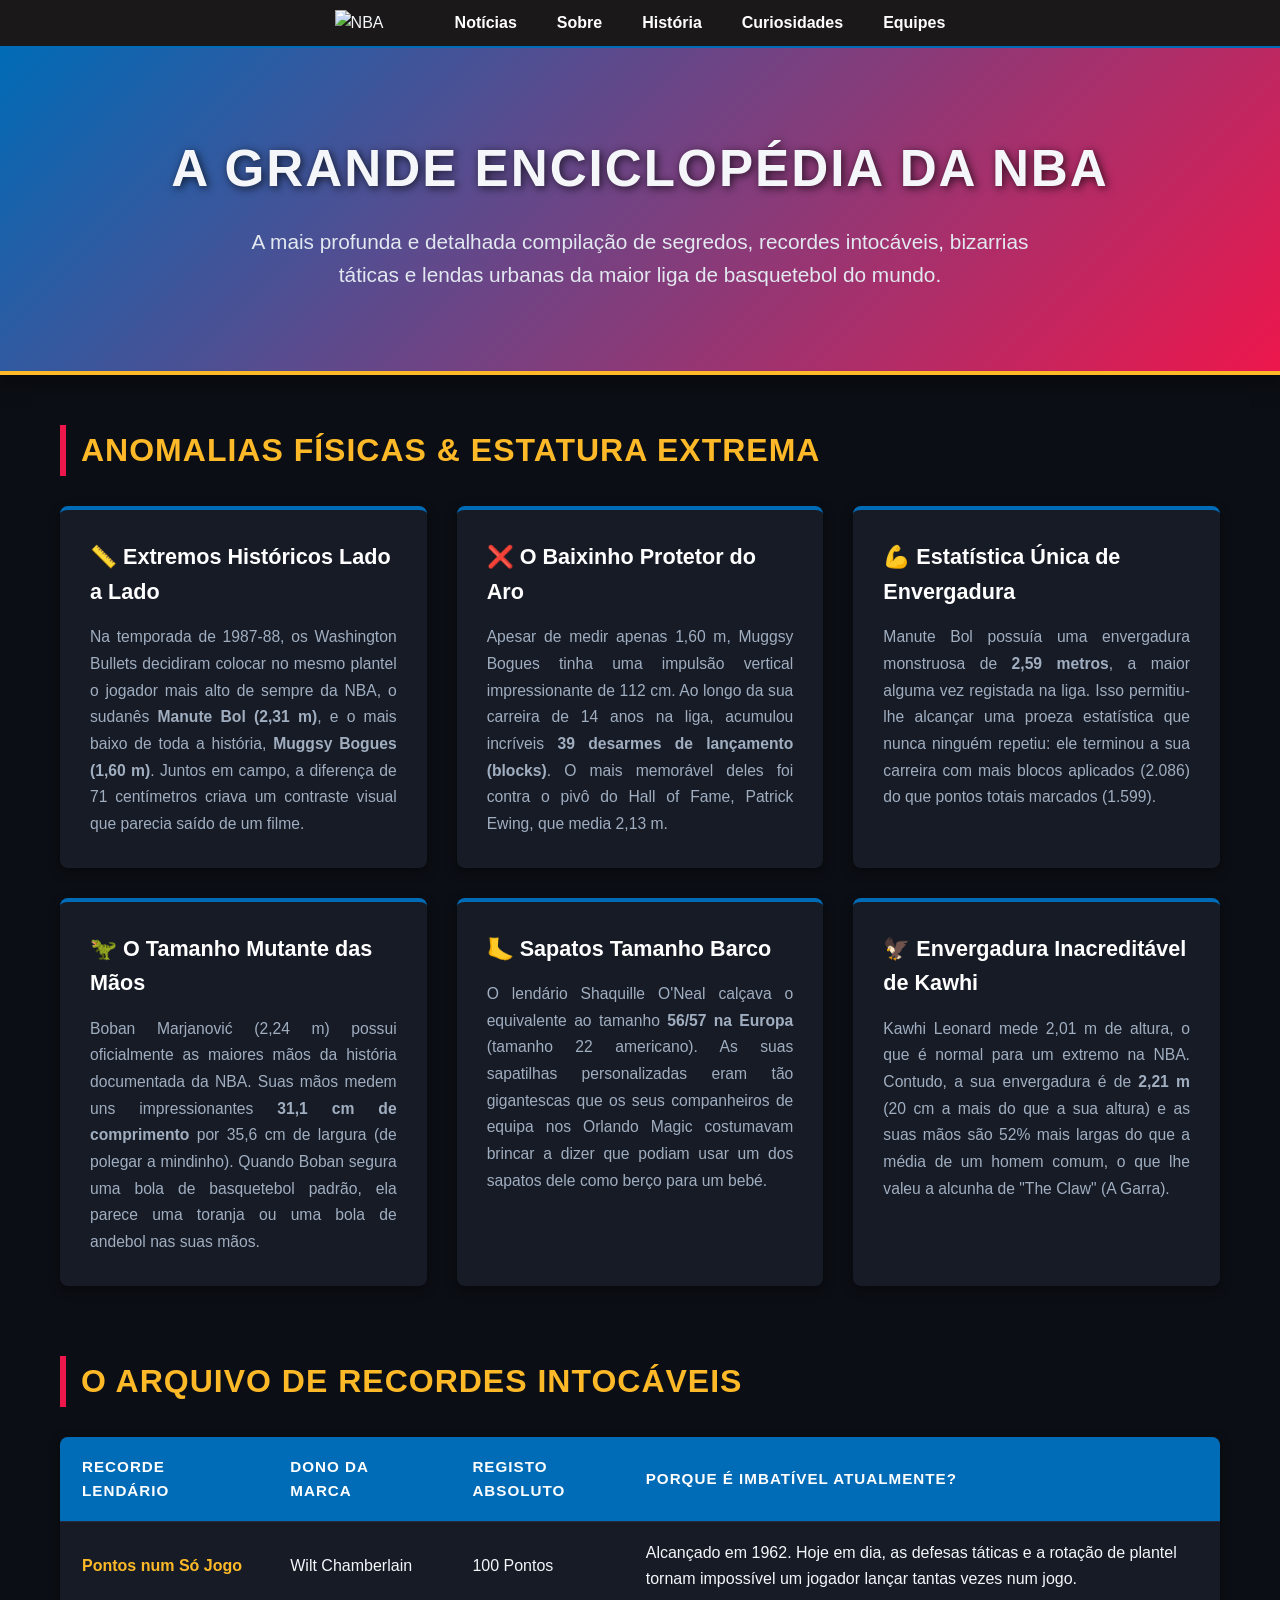
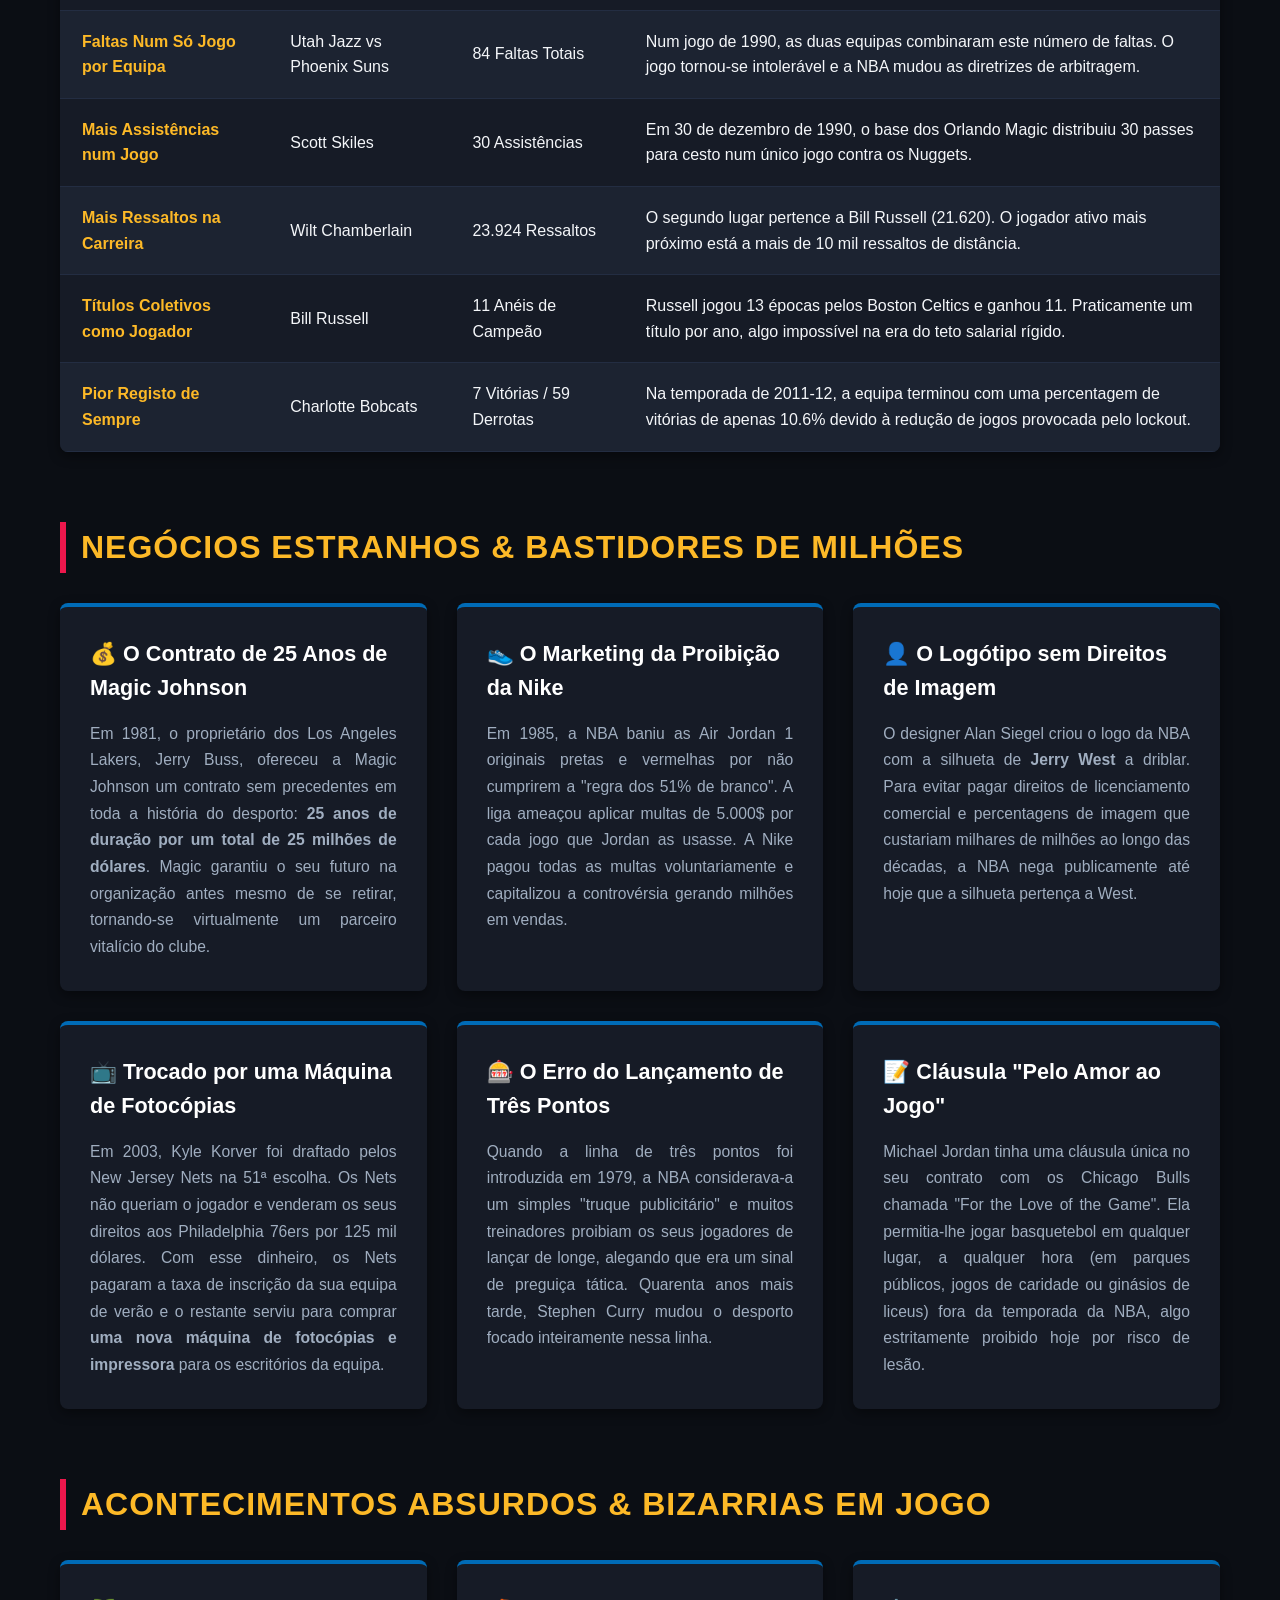
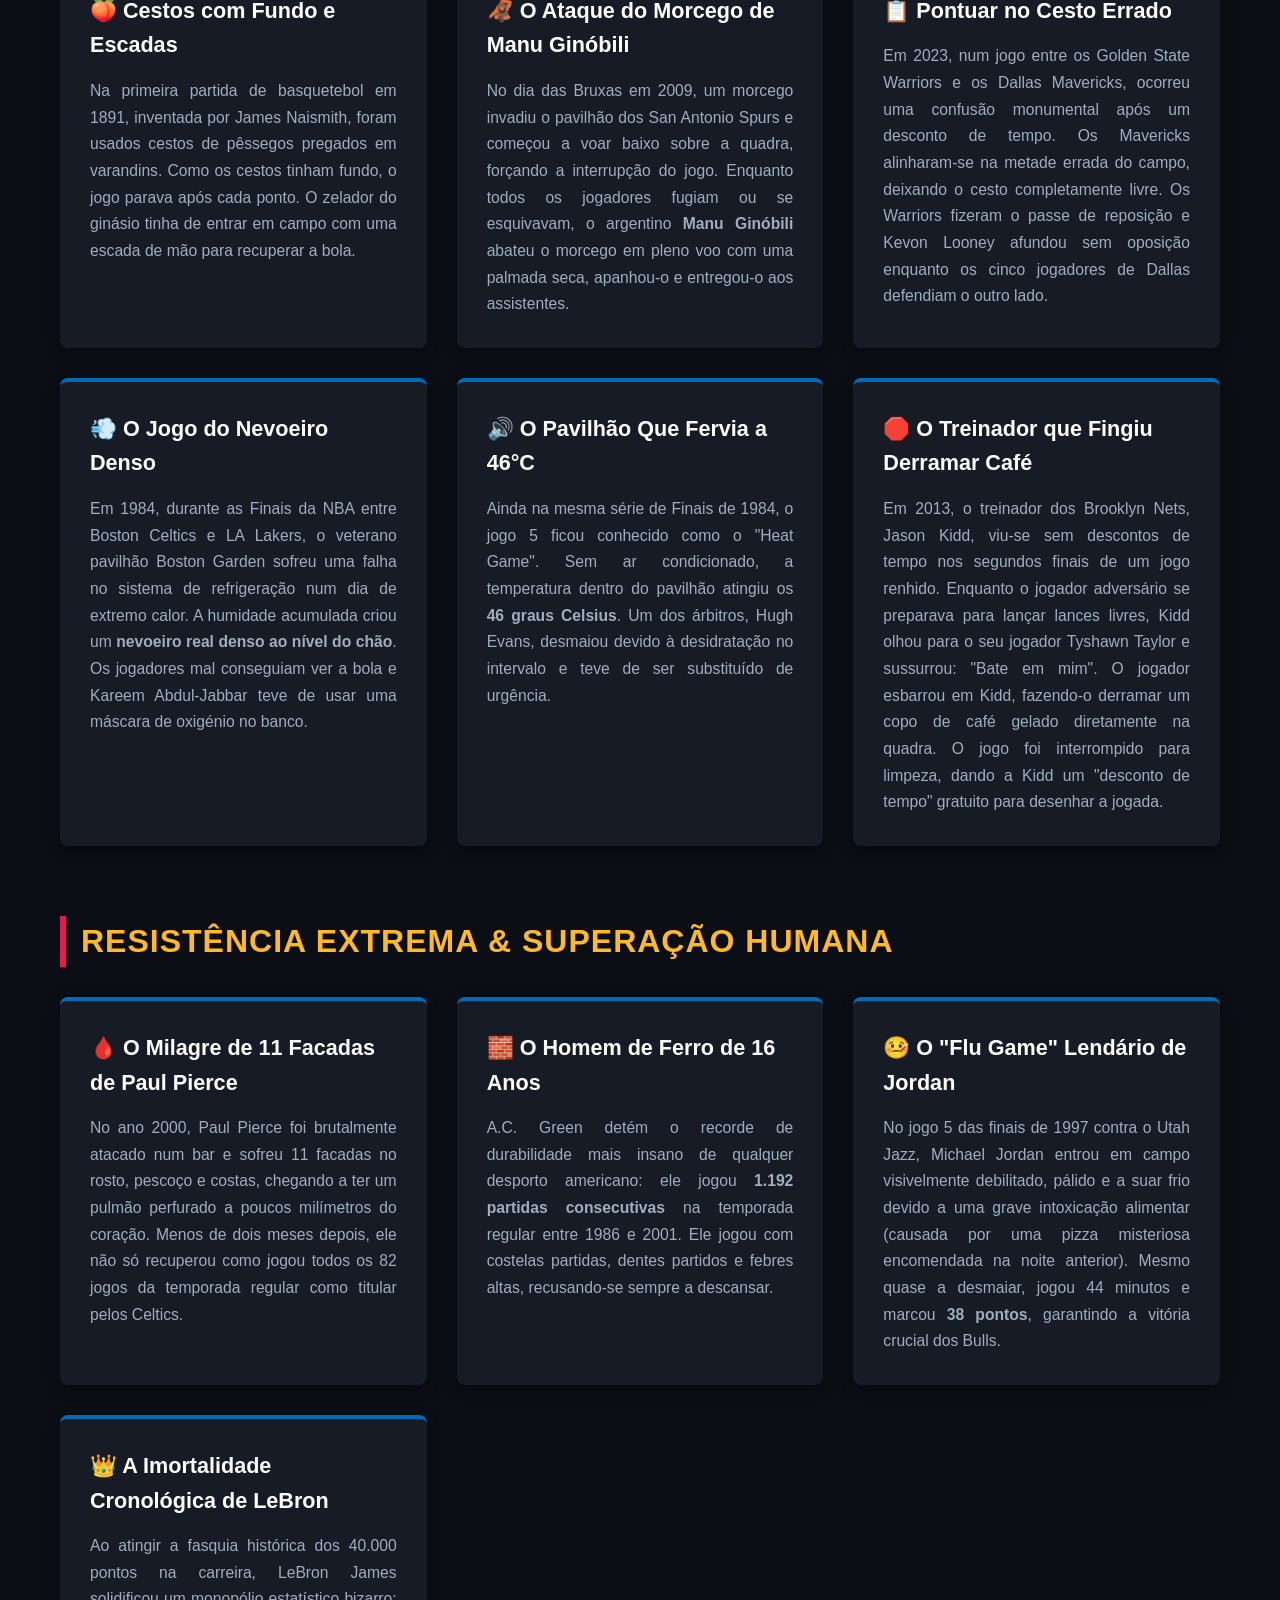
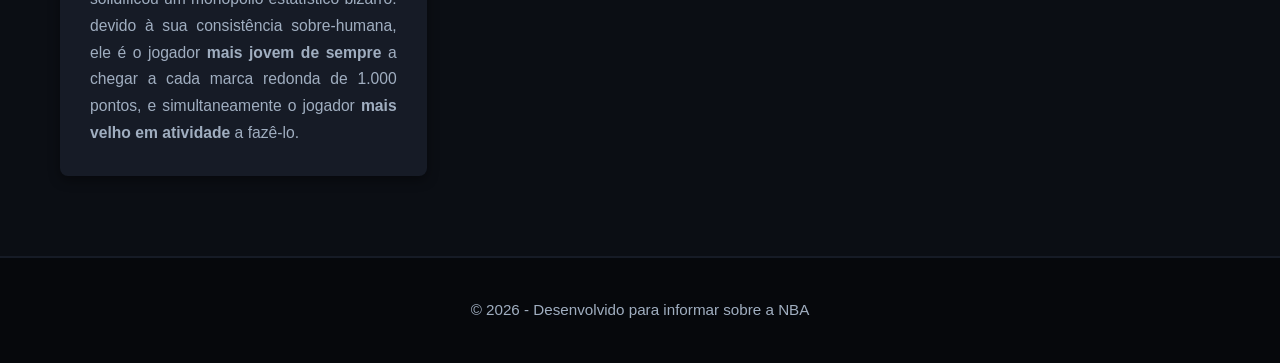
==== commit 41b79b72: "projeto atualizado" ====
--- a/Curiosidades.html
+++ b/Curiosidades.html
@@ -502,12 +502,9 @@
     <!-- 9. RODAPÉ DO SITE                                  -->
     <!-- ================================================== -->
 
-    <footer>
-        <!-- Apresenta a mensagem final da página. -->
-
-        <p>
-            2026 NBA Enciclopédia Suprema. Desenvolvido com paixão para os amantes da história do basquetebol.
-        </p>
+     <!-- RODAPÉ: aparece no final da página com o nome e o ano do projeto. -->
+     <footer>
+        <p>© 2026 - Desenvolvido para informar sobre a NBA</p>
     </footer>
 
 
--- a/style5.css
+++ b/style5.css
@@ -20,7 +20,7 @@
     margin: 0;
     padding: 0;
     box-sizing: border-box;
-    font-family: 'Segoe UI', Tahoma, Geneva, Verdana, sans-serif;
+    font-family: 'Segoe UI', Tahoma, Verdana, sans-serif;
     scroll-behavior: smooth;
 }
 
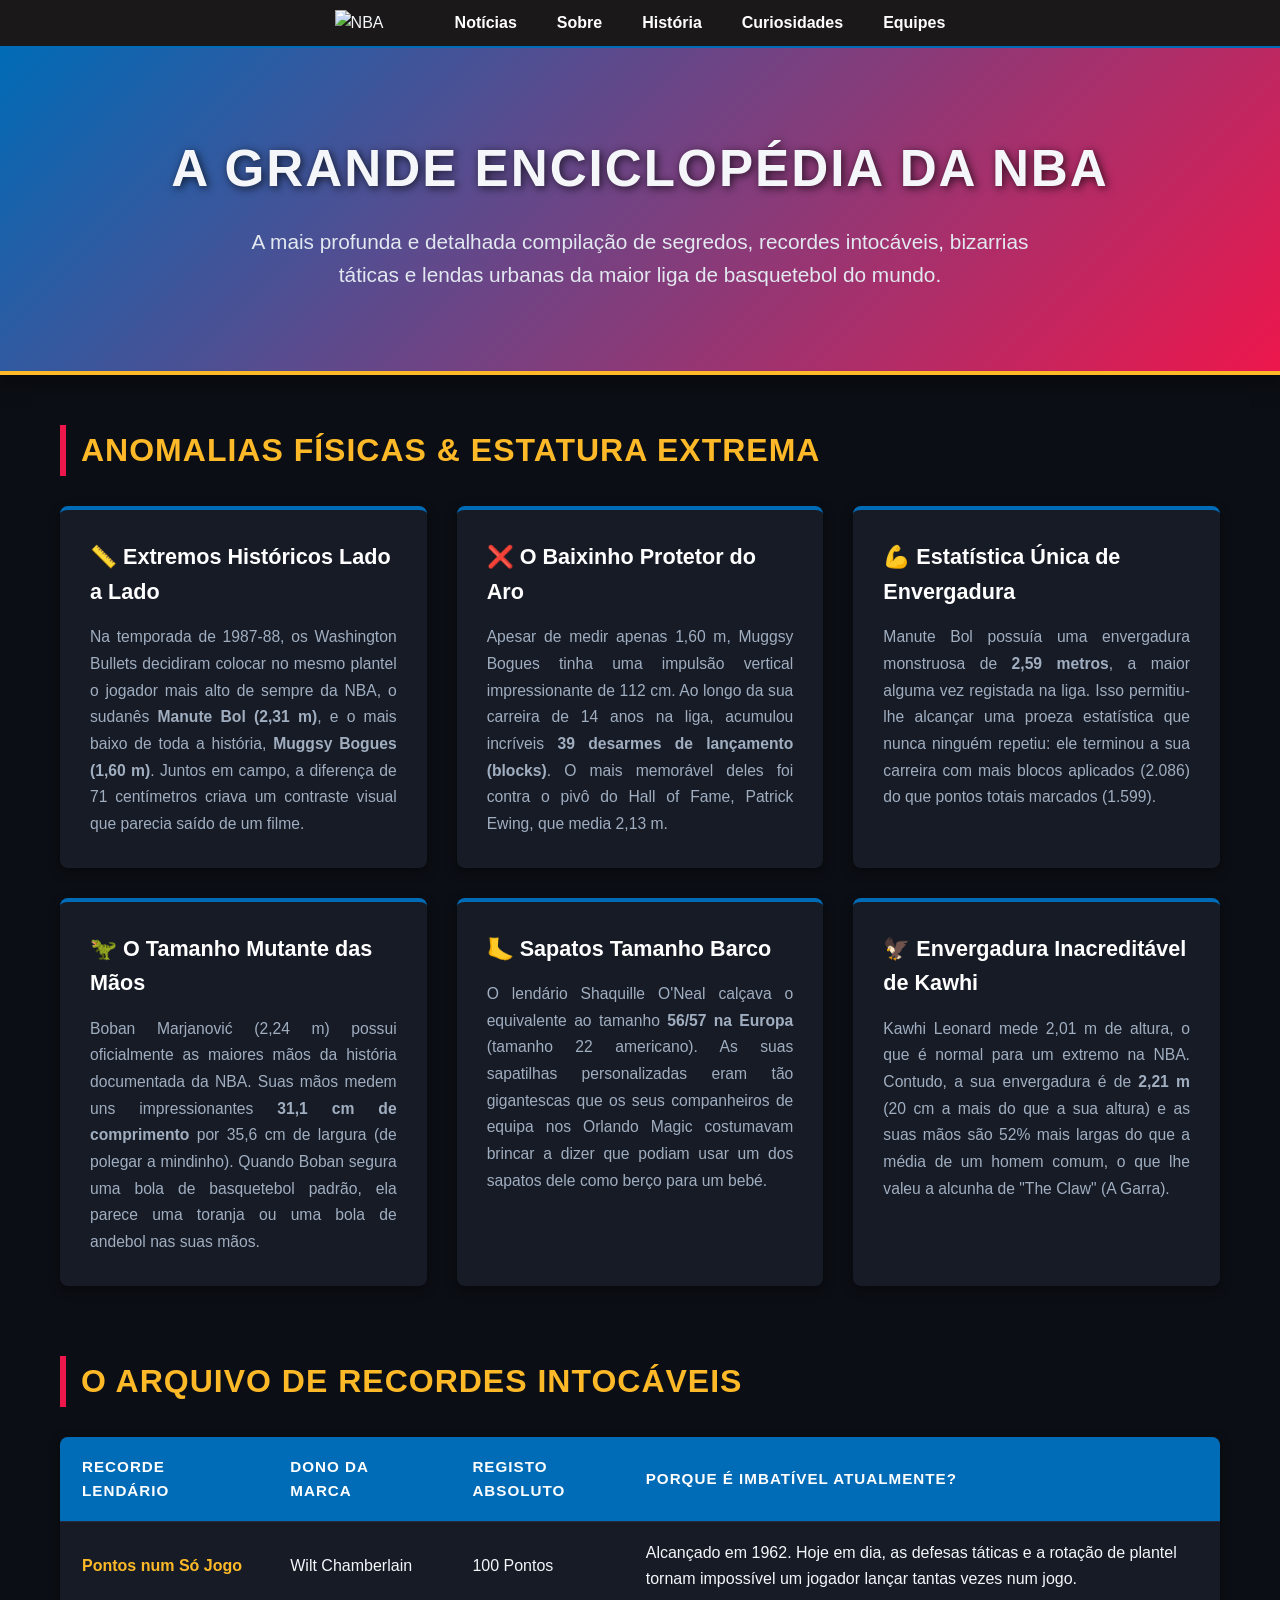
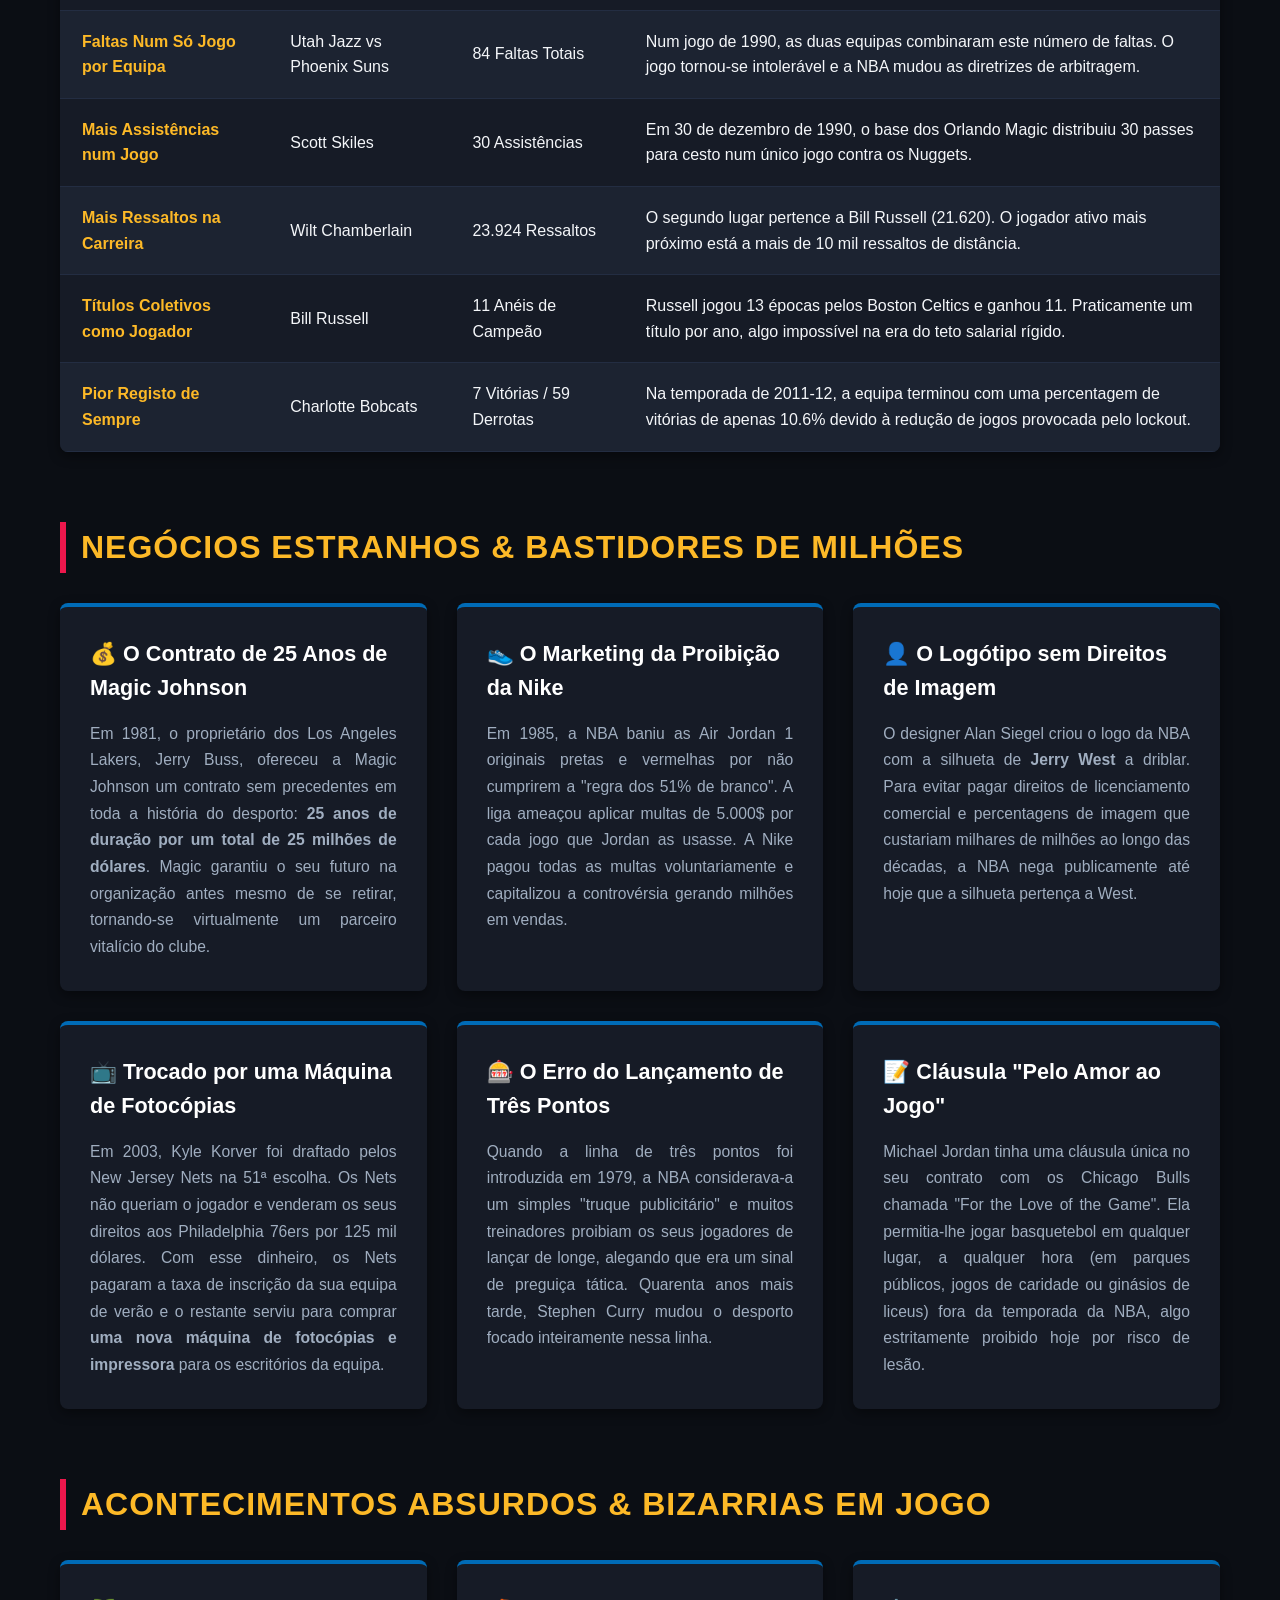
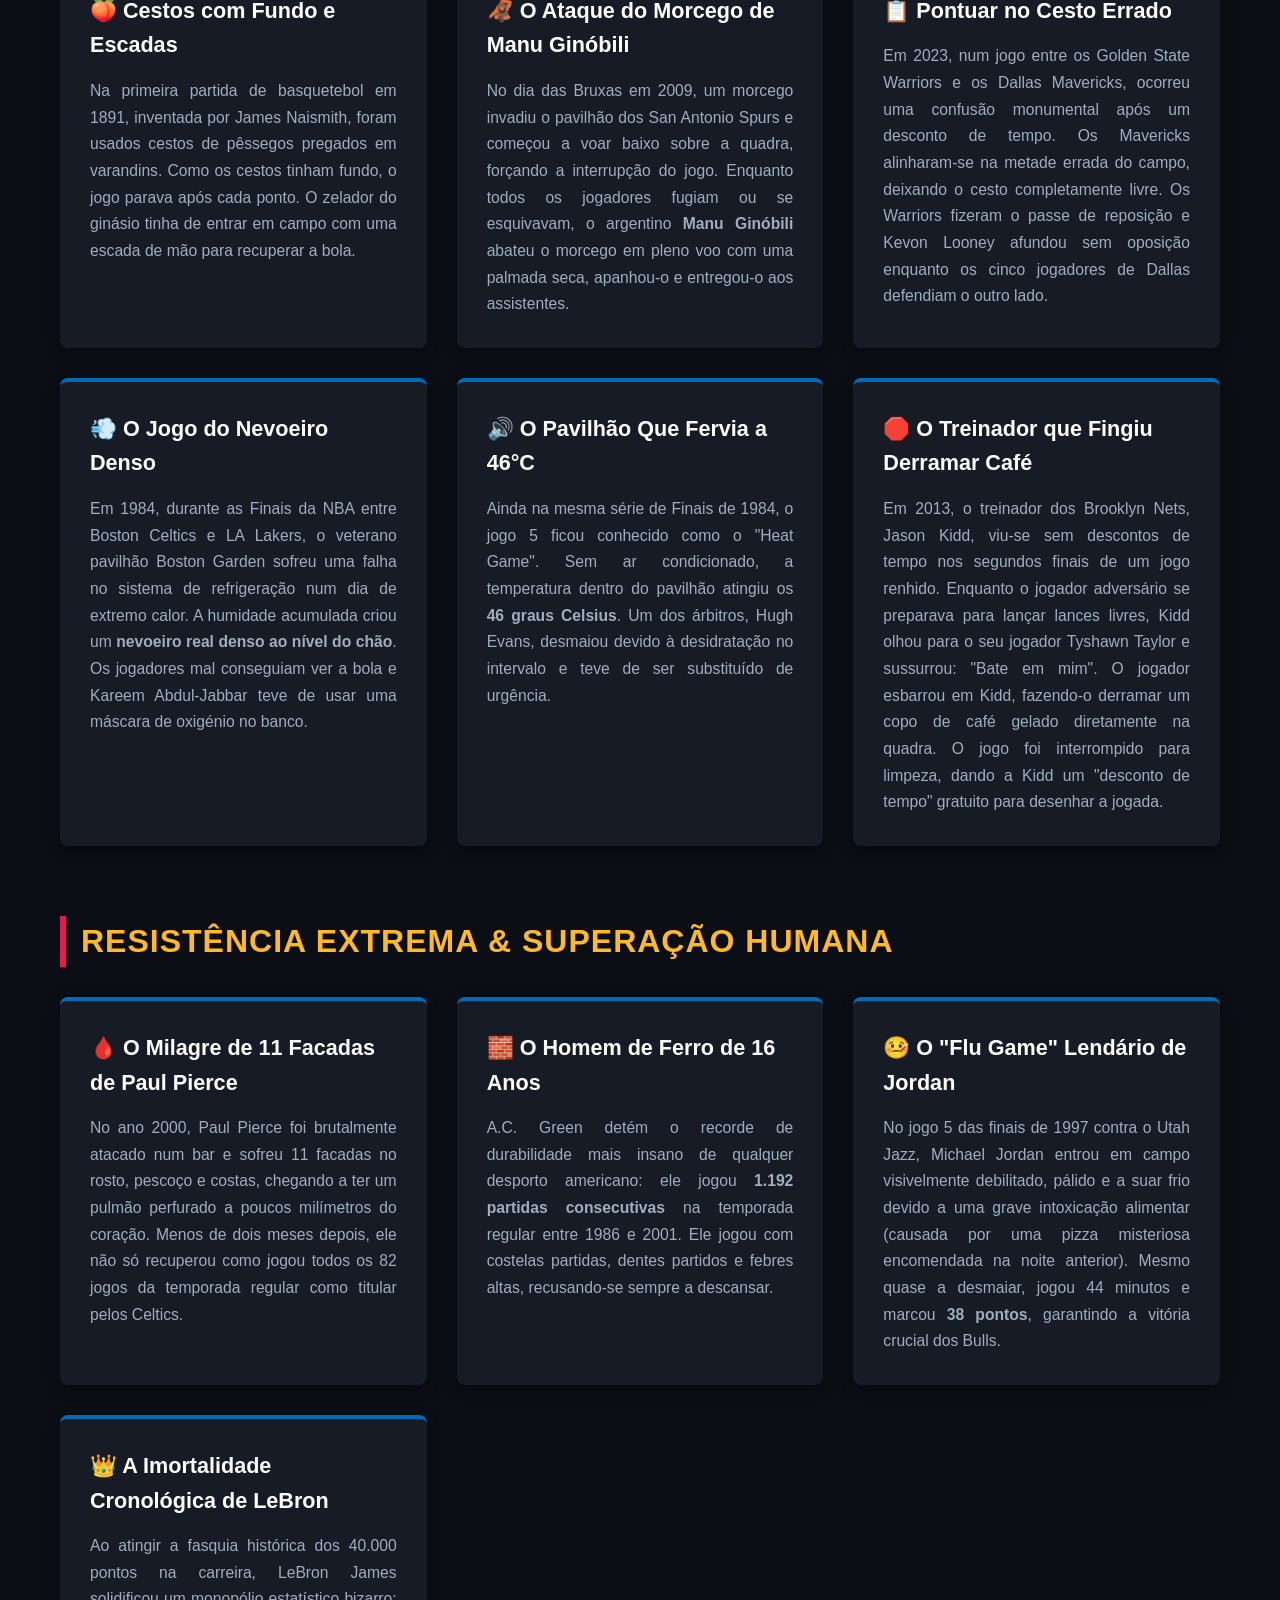
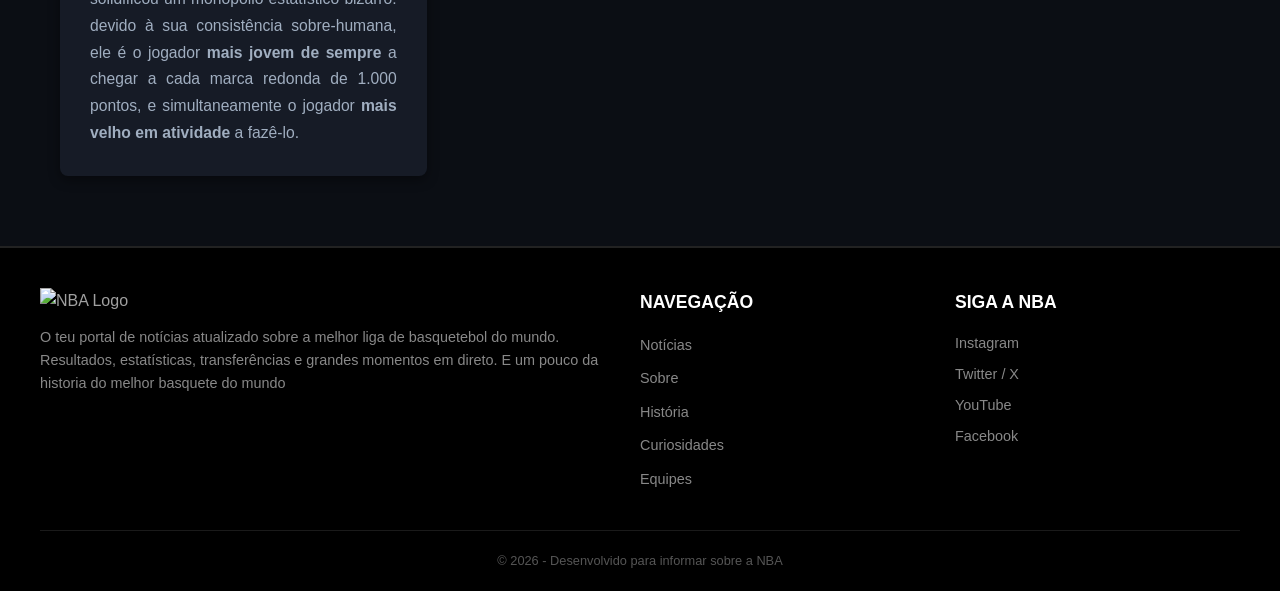
==== commit 40defdc0: "Site finalizado" ====
--- a/Curiosidades.html
+++ b/Curiosidades.html
@@ -502,11 +502,45 @@
     <!-- 9. RODAPÉ DO SITE                                  -->
     <!-- ================================================== -->
 
-     <!-- RODAPÉ: aparece no final da página com o nome e o ano do projeto. -->
-     <footer>
+     <footer class="nba-footer">
+    <div class="footer-container">
+        <!-- Coluna 1: Sobre / Marca -->
+        <div class="footer-brand">
+           <img src="https://i.pinimg.com/736x/bd/f5/c0/bdf5c05a75a4044e76e64e02c16088eb.jpg" alt="NBA Logo" class="footer-logo">
+            <p>O teu portal de notícias atualizado sobre a melhor liga de basquetebol do mundo. Resultados, estatísticas, transferências e grandes momentos em direto.
+                E um pouco da historia do melhor basquete do mundo
+            </p>
+        </div>
+
+        <!-- Coluna 2: Links Rápidos -->
+        <div class="footer-links">
+            <h4>Navegação</h4>
+            <ul>
+                <li><a href="index.html">Notícias</a></li>
+                <li><a href="Sobre.html">Sobre</a></li>
+                <li><a href="Historia.html">História</a></li>
+                <li><a href="Curiosidades.html">Curiosidades</a></li>
+                <li><a href="Equipes.html">Equipes</a></li>
+            </ul>
+        </div>
+
+        <!-- Coluna 3: Redes Sociais / Contacto -->
+        <div class="footer-social">
+            <h4>Siga a NBA</h4>
+            <div class="social-icons">
+                <a href="https://www.instagram.com/nba/" aria-label="Instagram">Instagram</a>
+                <a href="https://x.com/NBA" aria-label="X / Twitter">Twitter / X</a>
+                <a href="https://www.youtube.com/user/NBA" aria-label="YouTube">YouTube</a>
+                <a href="https://web.facebook.com/nba/?locale=pt_BR&_rdc=1&_rdr#" aria-label="Facebook">Facebook</a>
+            </div>
+        </div>
+    </div>
+
+    <!-- Linha de Direitos e Termos -->
+    <div class="footer-bottom">
         <p>© 2026 - Desenvolvido para informar sobre a NBA</p>
-    </footer>
-
+    </div>
+</footer>
 
 </body>
 <!-- Finaliza o conteúdo visível. -->
--- a/style5.css
+++ b/style5.css
@@ -261,15 +261,125 @@
    8. RODAPÉ
    Mostra a mensagem final de identificação do site.
    ========================================================= */
-footer {
-    background-color: #06080C;
+/* --- RODAPÉ NBA --- */
+.nba-footer {
+    background-color: black;
+    color: #a0a0a0;
+    border-top: 2px solid #222222;
+    padding: 40px 20px 20px 20px;
+    margin-top: 50px;
+    font-family: Arial, sans-serif;
+}
+
+.footer-container {
+    max-width: 1200px;
+    margin: 0 auto;
+    display: flex;
+    flex-wrap: wrap;
+    justify-content: space-between;
+    gap: 30px;
+}
+
+/* Colunas */
+.footer-brand {
+    flex: 2;
+    min-width: 250px;
+}
+
+.footer-brand h2 {
+    color: #ffffff;
+    font-size: 1.5rem;
+    margin-bottom: 12px;
+    text-transform: uppercase;
+    letter-spacing: 1px;
+}
+
+.footer-brand p {
+    font-size: 0.9rem;
+    line-height: 1.6;
+    color: #888888;
+}
+
+.footer-links, .footer-social {
+    flex: 1;
+    min-width: 180px;
+}
+
+.footer-links h4, .footer-social h4 {
+    color: #ffffff;
+    font-size: 1.1rem;
+    margin-bottom: 15px;
+    text-transform: uppercase;
+}
+
+/* Links de Navegação */
+.footer-links ul {
+    list-style: none;
+    padding: 0;
+    margin: 0;
+}
+
+.footer-links li {
+    margin-bottom: 8px;
+}
+
+.footer-links a {
+    color: #888888;
+    text-decoration: none;
+    font-size: 0.9rem;
+    transition: color 0.3s ease;
+}
+
+.footer-links a:hover {
+    color: #1d428a; /* Azul característico da NBA (ou podes trocar por branco/vermelho) */
+}
+
+/* Redes Sociais */
+.social-icons {
+    display: flex;
+    flex-direction: column;
+    gap: 8px;
+}
+
+.social-icons a {
+    color: #888888;
+    text-decoration: none;
+    font-size: 0.9rem;
+    transition: color 0.3s ease;
+}
+
+.social-icons a:hover {
+    color: #c8102e; /* Vermelho característico da NBA */
+}
+
+/* Linha Inferior */
+.footer-bottom {
+    max-width: 1200px;
+    margin: 30px auto 0 auto;
+    padding-top: 20px;
+    border-top: 1px solid #1a1a1a;
     text-align: center;
-    padding: 40px 20px;
-    margin-top: 80px;
-    border-top: 2px solid #161B26;
-    color: var(--text-muted);
-    font-size: 0.95rem;
-}
+}
+
+.footer-bottom p {
+    font-size: 0.8rem;
+    color: #555555;
+}
+
+/* Estilo para a imagem do logótipo no rodapé */
+.footer-logo {
+    max-width: 400px; /* Ajusta a largura máxima conforme o tamanho da tua imagem */
+    height: auto;     /* Mantém as proporções da imagem sem distorcer */
+    margin-bottom: 12px;
+    display: block;   /* Garante que fique numa linha própria acima do texto */
+}
+
+/* Responsividade para ecrãs pequenos */
+@media (max-width: 768px) {
+    .footer-container {
+        flex-direction: column;
+    }
+}                                                                                                   
 
 /* =========================================================
    9. RESPONSIVIDADE
